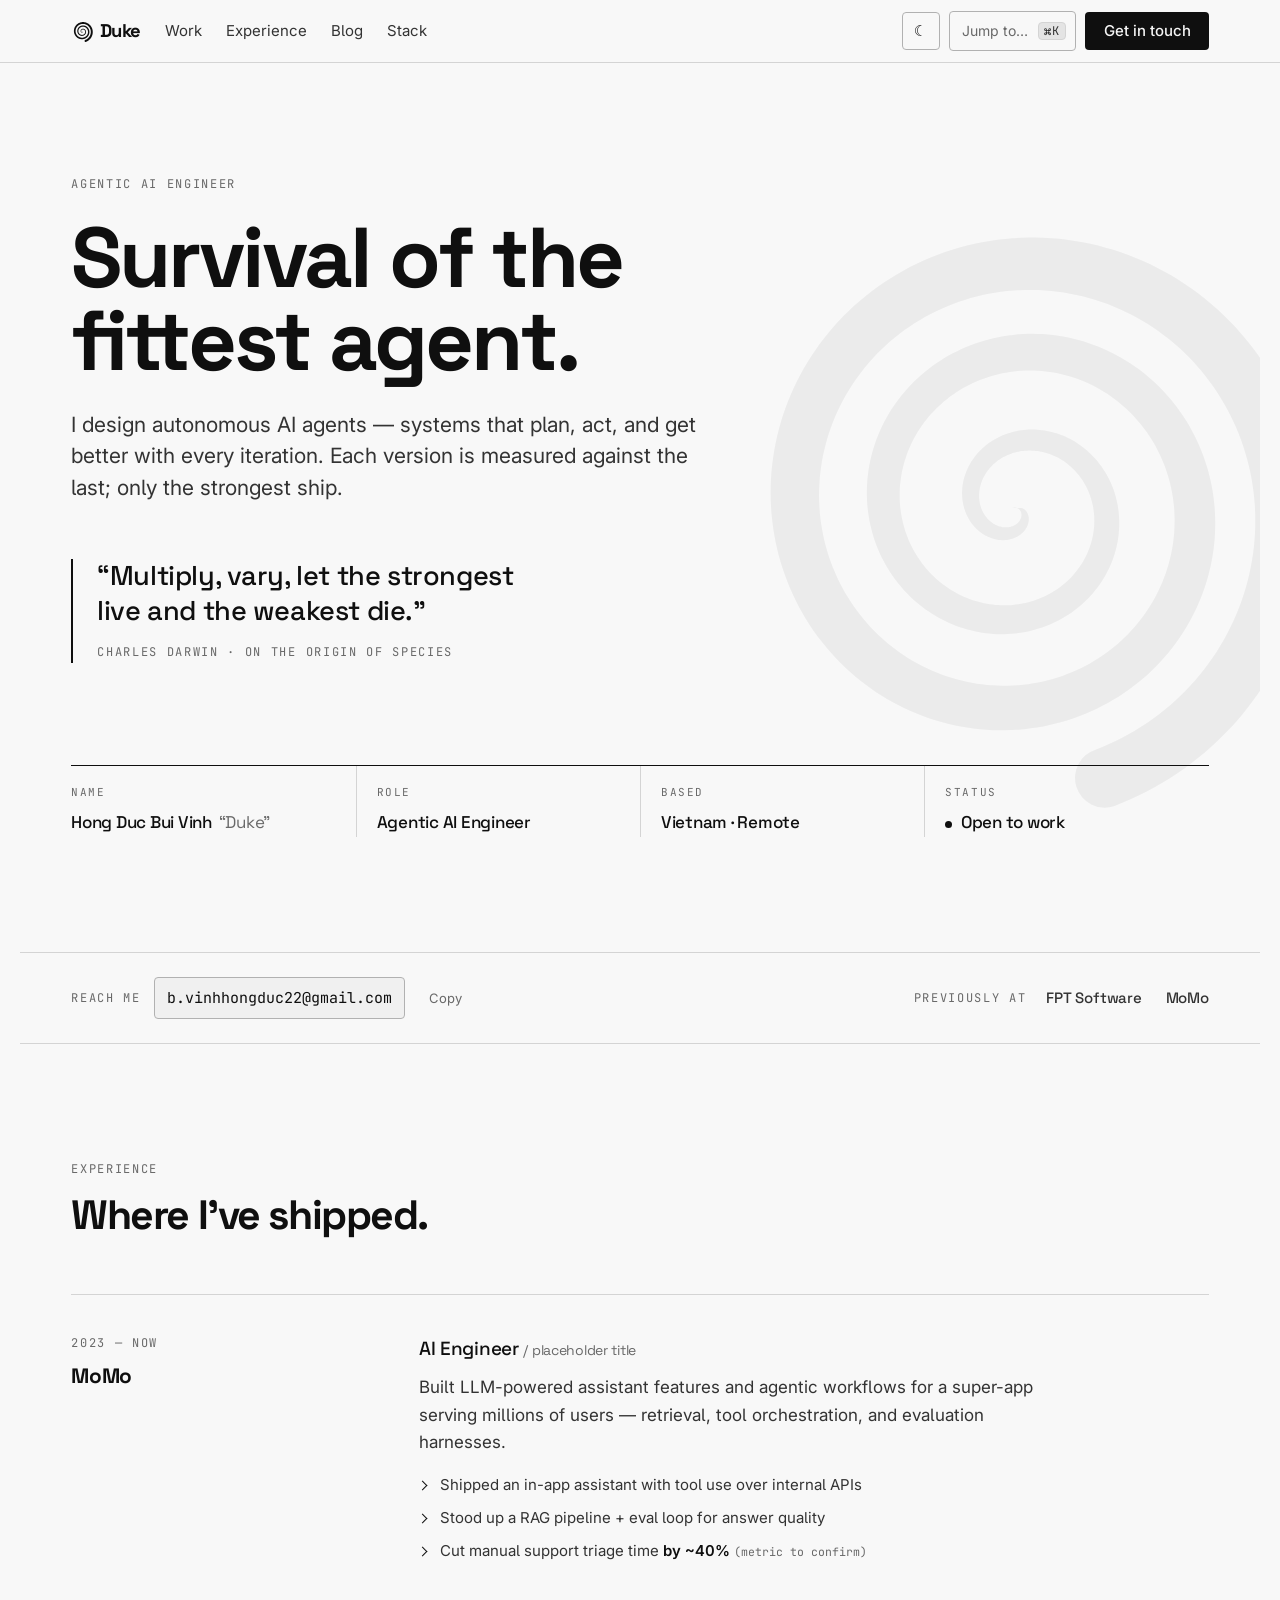
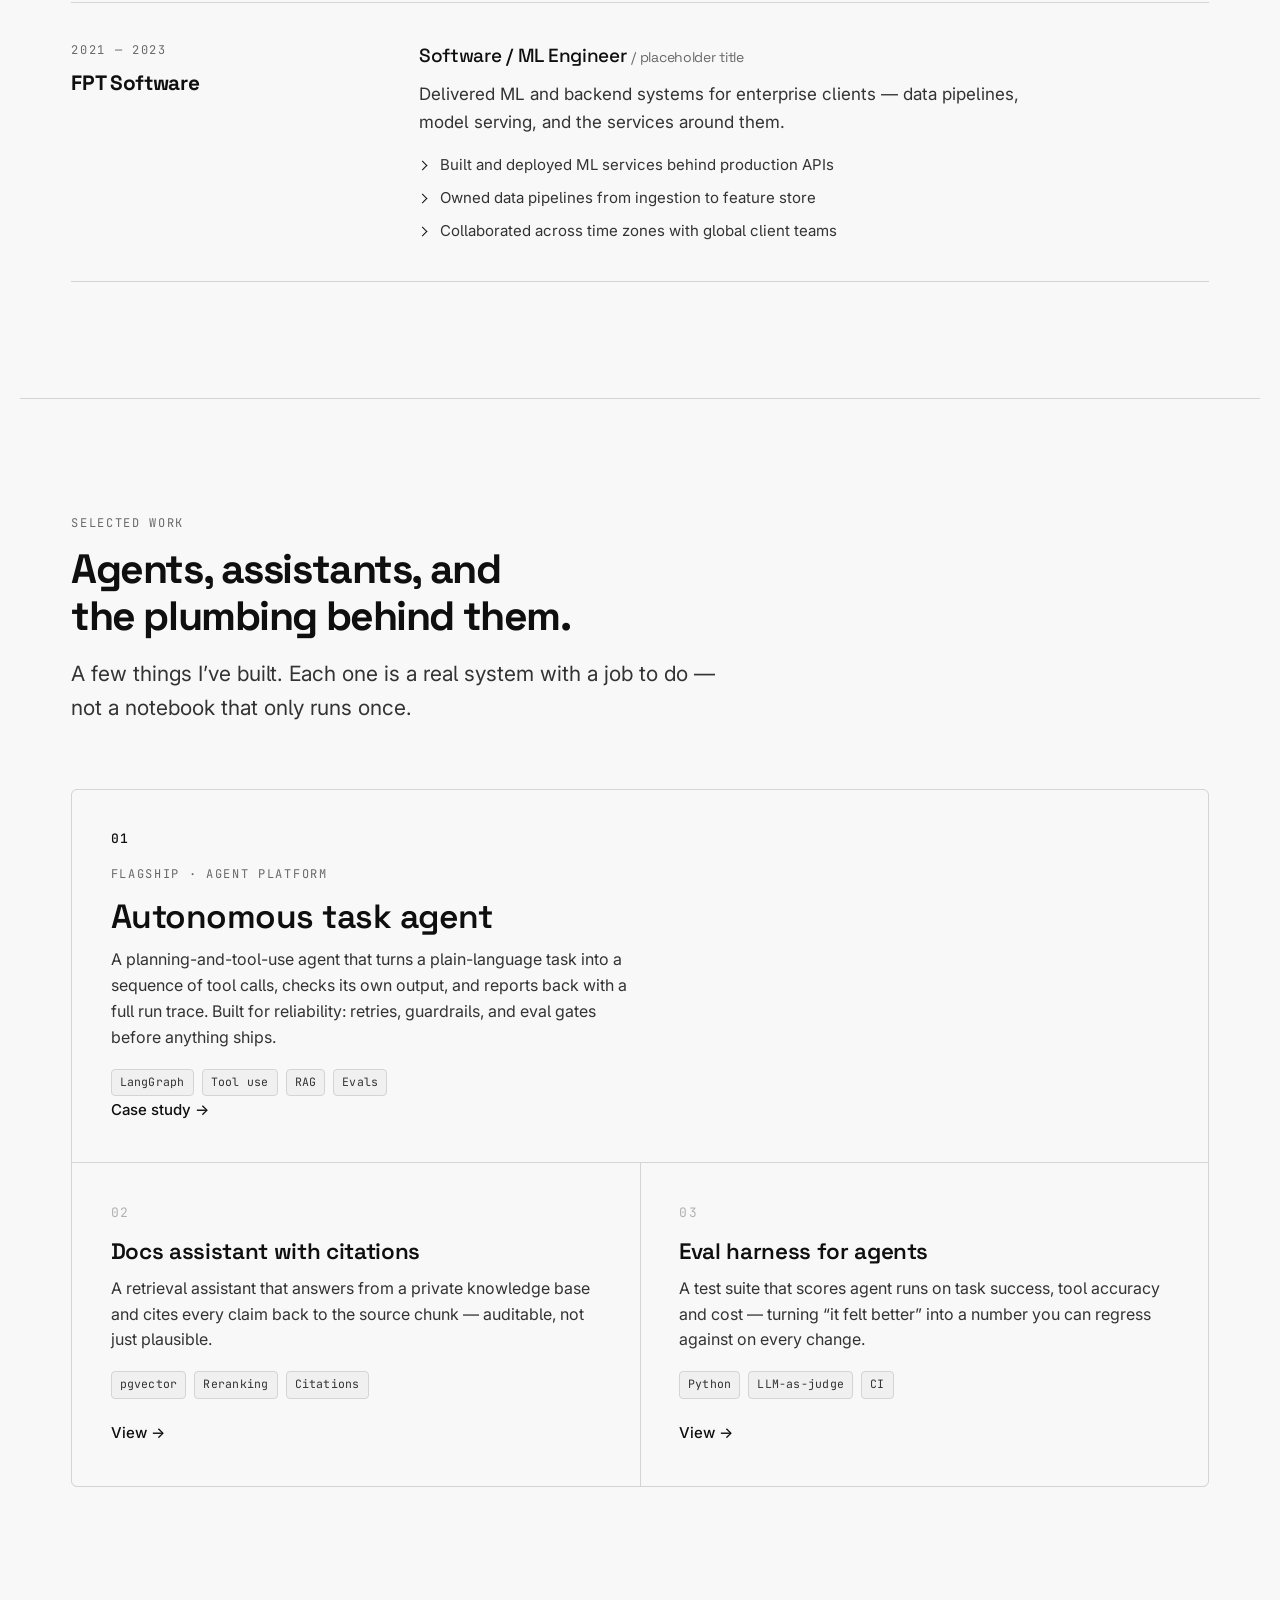
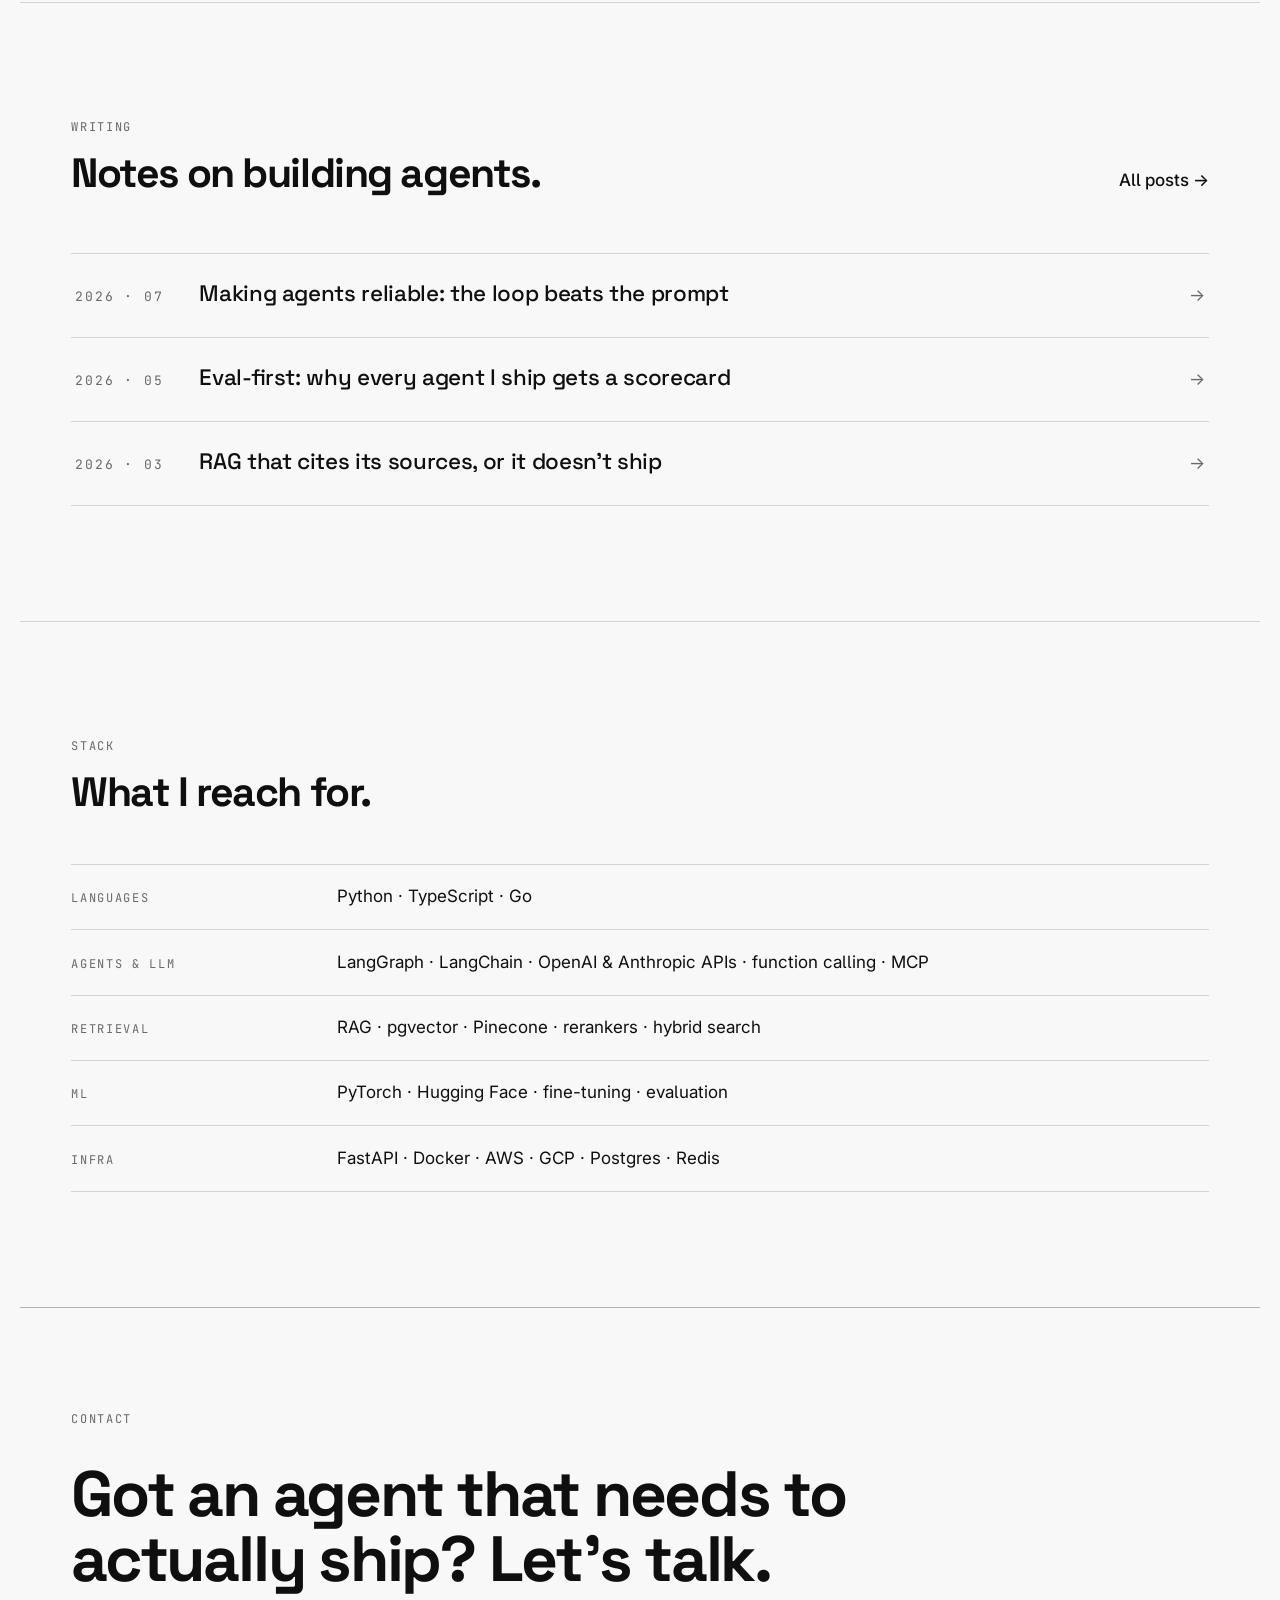
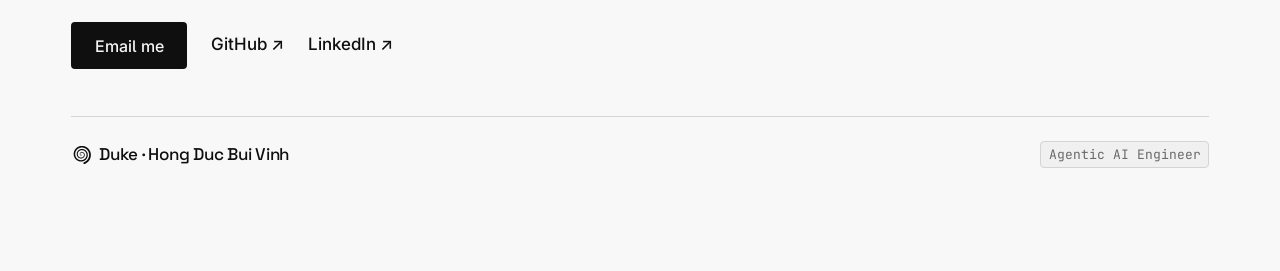
==== index.html @ d8641e39 "Duke — Agentic AI Engineer portfolio (monochrome, light/dark, blog, spiral logo) Co-Authored-By: Cla" ====
<!doctype html>
<html lang="en">
<head>
  <meta charset="utf-8" />
  <meta name="viewport" content="width=device-width, initial-scale=1, viewport-fit=cover" />
  <title>Duke (Hong Duc Bui Vinh) — Agentic AI Engineer</title>
  <meta name="description" content="Agentic AI Engineer building agents and AI assistant systems. Previously at FPT Software and MoMo." />
  <meta name="color-scheme" content="light dark" />

  <!-- set theme before paint to avoid a flash -->
  <script>
    (function () {
      try {
        var t = localStorage.getItem('theme');
        if (t === 'light' || t === 'dark') document.documentElement.setAttribute('data-theme', t);
      } catch (e) {}
    })();
  </script>

  <link rel="preconnect" href="https://fonts.googleapis.com" />
  <link rel="preconnect" href="https://fonts.gstatic.com" crossorigin />
  <link href="https://fonts.googleapis.com/css2?family=Space+Grotesk:wght@400;500;600;700&family=Inter:wght@400;500;600&family=JetBrains+Mono:wght@400;500&display=swap" rel="stylesheet" />

  <link rel="icon" href="favicon.svg" type="image/svg+xml" />
  <link rel="stylesheet" href="tokens.css" />
  <link rel="stylesheet" href="styles.css" />
</head>
<body>
  <a class="skip-link" href="#main">Skip to content</a>

  <!-- ─── Nav · austere bar · hairline under · theme toggle + ⌘K + CTA ─── -->
  <header class="nav" id="nav">
    <div class="nav__inner">
      <a class="nav__brand" href="#" aria-label="Duke — home"><span class="brand-mark" aria-hidden="true"></span>Duke</a>

      <nav class="nav__links" aria-label="Primary">
        <a href="#work">Work</a>
        <a href="#experience">Experience</a>
        <a href="blog.html">Blog</a>
        <a href="#stack">Stack</a>
      </nav>

      <div class="nav__right">
        <button class="themebtn" type="button" id="theme-toggle" aria-label="Toggle light / dark" aria-pressed="false">
          <span class="themebtn__ico themebtn__ico--sun" aria-hidden="true">☀</span>
          <span class="themebtn__ico themebtn__ico--moon" aria-hidden="true">☾</span>
        </button>
        <button class="cmdk" type="button" id="cmdk-trigger" aria-label="Open command palette" aria-keyshortcuts="Meta+K Control+K" aria-haspopup="dialog" aria-expanded="false" aria-controls="palette">
          <span class="cmdk__label">Jump to…</span>
          <kbd class="cmdk__keys"><span>&#8984;</span>K</kbd>
        </button>
        <a class="btn btn--solid" href="#contact">Get in touch</a>
      </div>
    </div>
  </header>

  <main id="main">

    <!-- ─── Hero · Manifesto · big statement + hairline index row (ref: dark portfolio cover) ─── -->
    <section class="hero" aria-labelledby="hero-title">
      <div class="hero__bg" aria-hidden="true"></div>
      <p class="hero__eyebrow reveal" style="--i:0">Agentic AI Engineer</p>
      <h1 class="hero__title reveal" id="hero-title" style="--i:1">
        Survival of the<br />fittest agent.
      </h1>
      <p class="hero__lede reveal" style="--i:2">
        I design autonomous AI agents &mdash; systems that plan, act, and get better
        with every iteration. Each version is measured against the last; only the
        strongest ship.
      </p>

      <!-- Darwin epigraph — selection pressure = evaluation -->
      <figure class="epigraph reveal" style="--i:3">
        <blockquote>&ldquo;Multiply, vary, let the strongest live and the weakest die.&rdquo;</blockquote>
        <figcaption>Charles Darwin &middot; On the Origin of Species</figcaption>
      </figure>

      <!-- hairline index row — the austere-cover signature -->
      <dl class="index-row reveal" style="--i:4">
        <div class="index-cell">
          <dt>Name</dt>
          <dd>Hong Duc Bui Vinh<span class="index-sub">&ldquo;Duke&rdquo;</span></dd>
        </div>
        <div class="index-cell">
          <dt>Role</dt>
          <dd>Agentic AI Engineer</dd>
        </div>
        <div class="index-cell">
          <dt>Based</dt>
          <dd>Vietnam &middot; Remote</dd>
        </div>
        <div class="index-cell">
          <dt>Status</dt>
          <dd><span class="dot-live" aria-hidden="true"></span>Open to work</dd>
        </div>
      </dl>
    </section>

    <!-- ─── Now / Previously strip · thin hairline band · email quick-copy + real companies ─── -->
    <section class="strip" aria-label="Availability and background">
      <div class="strip__install reveal" style="--i:0">
        <span class="strip__label">Reach me</span>
        <code class="strip__cmd">b.vinhhongduc22@gmail.com</code>
        <button class="strip__copy" type="button" aria-label="Copy email address">Copy</button>
      </div>
      <div class="strip__trust reveal" style="--i:1">
        <span class="strip__label">Previously at</span>
        <ul class="trust">
          <li>FPT Software</li>
          <li>MoMo</li>
        </ul>
      </div>
    </section>

    <!-- ─── Experience · hairline timeline · FPT Software + MoMo ─── -->
    <!-- PLACEHOLDER: roles, dates and bullets below are invented — replace with your real history -->
    <section class="exp" id="experience" aria-labelledby="exp-title">
      <header class="sec-head">
        <p class="eyebrow reveal" style="--i:0">Experience</p>
        <h2 class="sec-title reveal" id="exp-title" style="--i:1">Where I&rsquo;ve shipped.</h2>
      </header>

      <ol class="timeline">
        <li class="tl-item reveal" style="--i:0">
          <div class="tl-when">
            <span class="tl-years">2023 &mdash; Now</span>
            <span class="tl-place">MoMo</span>
          </div>
          <div class="tl-what">
            <h3 class="tl-role">AI Engineer <span class="tl-role-note">/ placeholder title</span></h3>
            <p class="tl-body">
              Built LLM-powered assistant features and agentic workflows for a
              super-app serving millions of users &mdash; retrieval, tool orchestration,
              and evaluation harnesses.
            </p>
            <ul class="tl-list">
              <li>Shipped an in-app assistant with tool use over internal APIs</li>
              <li>Stood up a RAG pipeline + eval loop for answer quality</li>
              <li>Cut manual support triage time <span class="tl-metric">by ~40%</span> <span class="tl-metric-note">(metric to confirm)</span></li>
            </ul>
          </div>
        </li>

        <li class="tl-item reveal" style="--i:1">
          <div class="tl-when">
            <span class="tl-years">2021 &mdash; 2023</span>
            <span class="tl-place">FPT Software</span>
          </div>
          <div class="tl-what">
            <h3 class="tl-role">Software / ML Engineer <span class="tl-role-note">/ placeholder title</span></h3>
            <p class="tl-body">
              Delivered ML and backend systems for enterprise clients &mdash; data
              pipelines, model serving, and the services around them.
            </p>
            <ul class="tl-list">
              <li>Built and deployed ML services behind production APIs</li>
              <li>Owned data pipelines from ingestion to feature store</li>
              <li>Collaborated across time zones with global client teams</li>
            </ul>
          </div>
        </li>
      </ol>
    </section>

    <!-- ─── Selected work · asymmetric grid — one wide flagship + two compact ─── -->
    <!-- PLACEHOLDER: all three projects are invented — replace names, descriptions, links, metrics -->
    <section class="work" id="work" aria-labelledby="work-title">
      <header class="sec-head">
        <p class="eyebrow reveal" style="--i:0">Selected work</p>
        <h2 class="sec-title reveal" id="work-title" style="--i:1">Agents, assistants, and the plumbing behind them.</h2>
        <p class="sec-lede reveal" style="--i:2">
          A few things I&rsquo;ve built. Each one is a real system with a job to do &mdash;
          not a notebook that only runs once.
        </p>
      </header>

      <div class="work__grid">
        <article class="proj proj--wide reveal" style="--i:0">
          <span class="proj__num" aria-hidden="true">01</span>
          <div class="proj__text">
            <p class="proj__kicker">Flagship &middot; agent platform</p>
            <h3 class="proj__title">Autonomous task agent</h3>
            <p class="proj__body">
              A planning-and-tool-use agent that turns a plain-language task into a
              sequence of tool calls, checks its own output, and reports back with a
              full run trace. Built for reliability: retries, guardrails, and eval
              gates before anything ships.
            </p>
            <ul class="proj__tags">
              <li>LangGraph</li><li>Tool use</li><li>RAG</li><li>Evals</li>
            </ul>
            <a class="link-arrow proj__link" href="#" aria-label="Read the case study (placeholder)">Case study <span aria-hidden="true">&#8594;</span></a>
          </div>
        </article>

        <article class="proj proj--point reveal" style="--i:1">
          <span class="proj__num" aria-hidden="true">02</span>
          <h3 class="proj__title">Docs assistant with citations</h3>
          <p class="proj__body">
            A retrieval assistant that answers from a private knowledge base and
            cites every claim back to the source chunk &mdash; auditable, not just
            plausible.
          </p>
          <ul class="proj__tags"><li>pgvector</li><li>Reranking</li><li>Citations</li></ul>
          <a class="link-arrow proj__link" href="#" aria-label="View project (placeholder)">View <span aria-hidden="true">&#8594;</span></a>
        </article>

        <article class="proj proj--point reveal" style="--i:2">
          <span class="proj__num" aria-hidden="true">03</span>
          <h3 class="proj__title">Eval harness for agents</h3>
          <p class="proj__body">
            A test suite that scores agent runs on task success, tool accuracy and
            cost &mdash; turning &ldquo;it felt better&rdquo; into a number you can
            regress against on every change.
          </p>
          <ul class="proj__tags"><li>Python</li><li>LLM-as-judge</li><li>CI</li></ul>
          <a class="link-arrow proj__link" href="#" aria-label="View project (placeholder)">View <span aria-hidden="true">&#8594;</span></a>
        </article>
      </div>
    </section>

    <!-- ─── Blog teaser · latest writing · links to blog.html ─── -->
    <!-- PLACEHOLDER: posts are samples — edit titles/dates or add real ones in blog.html + posts/ -->
    <section class="writing" id="writing" aria-labelledby="writing-title">
      <header class="sec-head sec-head--row">
        <div>
          <p class="eyebrow reveal" style="--i:0">Writing</p>
          <h2 class="sec-title reveal" id="writing-title" style="--i:1">Notes on building agents.</h2>
        </div>
        <a class="link-arrow reveal" style="--i:2" href="blog.html">All posts <span aria-hidden="true">&#8594;</span></a>
      </header>

      <ul class="postlist">
        <li class="post-row reveal" style="--i:0">
          <a class="post-link" href="posts/reliable-agents.html">
            <span class="post-date">2026 &middot; 07</span>
            <span class="post-title">Making agents reliable: the loop beats the prompt</span>
            <span class="post-arrow" aria-hidden="true">&#8594;</span>
          </a>
        </li>
        <li class="post-row reveal" style="--i:1">
          <a class="post-link" href="posts/eval-first.html">
            <span class="post-date">2026 &middot; 05</span>
            <span class="post-title">Eval-first: why every agent I ship gets a scorecard</span>
            <span class="post-arrow" aria-hidden="true">&#8594;</span>
          </a>
        </li>
        <li class="post-row reveal" style="--i:2">
          <a class="post-link" href="posts/rag-that-cites.html">
            <span class="post-date">2026 &middot; 03</span>
            <span class="post-title">RAG that cites its sources, or it doesn&rsquo;t ship</span>
            <span class="post-arrow" aria-hidden="true">&#8594;</span>
          </a>
        </li>
      </ul>
    </section>

    <!-- ─── Stack · tabular spec sheet ─── -->
    <!-- PLACEHOLDER: trim / edit the stack to match what you actually use -->
    <section class="stack" id="stack" aria-labelledby="stack-title">
      <header class="sec-head">
        <p class="eyebrow reveal" style="--i:0">Stack</p>
        <h2 class="sec-title reveal" id="stack-title" style="--i:1">What I reach for.</h2>
      </header>

      <dl class="specsheet">
        <div class="spec-row reveal" style="--i:0"><dt class="spec-key">Languages</dt><dd class="spec-val">Python · TypeScript · Go</dd></div>
        <div class="spec-row reveal" style="--i:1"><dt class="spec-key">Agents &amp; LLM</dt><dd class="spec-val">LangGraph · LangChain · OpenAI &amp; Anthropic APIs · function calling · MCP</dd></div>
        <div class="spec-row reveal" style="--i:2"><dt class="spec-key">Retrieval</dt><dd class="spec-val">RAG · pgvector · Pinecone · rerankers · hybrid search</dd></div>
        <div class="spec-row reveal" style="--i:3"><dt class="spec-key">ML</dt><dd class="spec-val">PyTorch · Hugging Face · fine-tuning · evaluation</dd></div>
        <div class="spec-row reveal" style="--i:4"><dt class="spec-key">Infra</dt><dd class="spec-val">FastAPI · Docker · AWS · GCP · Postgres · Redis</dd></div>
      </dl>
    </section>

  </main>

  <!-- ─── Contact / Footer · Ft5 Statement ─── -->
  <footer class="foot-stmt" id="contact">
    <p class="eyebrow reveal" style="--i:0">Contact</p>
    <p class="foot-stmt__line reveal" style="--i:1">Got an agent that needs to actually ship? Let&rsquo;s talk.</p>
    <div class="foot-stmt__cta reveal" style="--i:2">
      <a class="btn btn--solid btn--lg" href="mailto:b.vinhhongduc22@gmail.com">Email me</a>
      <!-- PLACEHOLDER: replace # with your real GitHub / LinkedIn URLs -->
      <a class="link-arrow" href="#" aria-label="GitHub (placeholder)">GitHub <span aria-hidden="true">&#8599;</span></a>
      <a class="link-arrow" href="https://www.linkedin.com/in/duchong/" target="_blank" rel="noopener">LinkedIn <span aria-hidden="true">&#8599;</span></a>
    </div>
    <div class="foot-stmt__meta reveal" style="--i:3">
      <span class="wordmark"><span class="brand-mark" aria-hidden="true"></span>Duke · Hong Duc Bui Vinh</span>
      <code class="foot-stmt__ver">Agentic AI Engineer</code>
    </div>
  </footer>

  <!-- ─── Command palette · ⌘K / Ctrl+K ─── -->
  <div class="palette" id="palette" hidden>
    <div class="palette__backdrop" data-palette-close></div>
    <div class="palette__panel" role="dialog" aria-modal="true" aria-labelledby="palette-label">
      <h2 class="palette__label" id="palette-label">Jump to a section</h2>
      <div class="palette__field">
        <span class="palette__prompt" aria-hidden="true">&#8250;</span>
        <input class="palette__input" id="palette-input" type="text" autocomplete="off" autocorrect="off" autocapitalize="off" spellcheck="false" placeholder="Jump to a section…" aria-label="Search sections" aria-controls="palette-list" />
      </div>
      <ul class="palette__list" id="palette-list" role="listbox" aria-label="Sections">
        <li class="palette__row" role="option" id="cmd-0" data-cmd="work" aria-selected="true"><span class="palette__row-label">Selected work</span><span class="palette__row-hint">projects</span></li>
        <li class="palette__row" role="option" id="cmd-1" data-cmd="experience" aria-selected="false"><span class="palette__row-label">Experience</span><span class="palette__row-hint">MoMo · FPT</span></li>
        <li class="palette__row" role="option" id="cmd-2" data-cmd="blog" aria-selected="false"><span class="palette__row-label">Blog</span><span class="palette__row-hint">writing</span></li>
        <li class="palette__row" role="option" id="cmd-3" data-cmd="stack" aria-selected="false"><span class="palette__row-label">Stack</span><span class="palette__row-hint">tools</span></li>
        <li class="palette__row" role="option" id="cmd-4" data-cmd="theme" aria-selected="false"><span class="palette__row-label">Toggle light / dark</span><span class="palette__row-hint">theme</span></li>
        <li class="palette__row" role="option" id="cmd-5" data-cmd="email" aria-selected="false"><span class="palette__row-label">Email me</span><span class="palette__row-hint">say hi</span></li>
        <li class="palette__row" role="option" id="cmd-6" data-cmd="copy" aria-selected="false"><span class="palette__row-label">Copy email address</span><span class="palette__row-hint">clipboard</span></li>
      </ul>
      <p class="palette__foot" aria-hidden="true"><kbd>&#8593;</kbd><kbd>&#8595;</kbd> navigate <kbd>&#8629;</kbd> select <kbd>esc</kbd> close</p>
    </div>
  </div>

  <script src="script.js"></script>
</body>
</html>
---- tokens.css ----
/* Hallmark · theme: custom-monochrome · design tokens
   Austere editorial portfolio — pure black & white (achromatic, chroma 0).
   No accent hue; hairlines + weight + inversion do all the work.
   Two modes: [data-theme="light"] and [data-theme="dark"] (system default). */

:root {
  /* ─── Type ───────────────────────────────────────────────── */
  --font-display: "Space Grotesk", system-ui, -apple-system, "Segoe UI", sans-serif;
  --font-body:    "Inter", system-ui, -apple-system, "Segoe UI", sans-serif;
  --font-mono:    "JetBrains Mono", ui-monospace, "SF Mono", Menlo, monospace;

  /* fluid scale — statement display runs large for the austere fold */
  --step-mega:    clamp(3rem, 10vw, 9rem);
  --step-hero:    clamp(2.6rem, 6vw + 0.5rem, 6rem);
  --step-section: clamp(1.9rem, 3.2vw, 3rem);
  --step-lede:    clamp(1.0625rem, 0.8vw + 0.7rem, 1.3125rem);
  --step-body:    1.0625rem;
  --step-small:   0.75rem;                 /* mono labels / eyebrows */

  --tracking-display: -0.035em;
  --tracking-snug:    -0.015em;
  --tracking-label:   0.14em;              /* mono uppercase labels — wide, editorial */

  --weight-body:    400;
  --weight-medium:  500;
  --weight-semi:    600;
  --weight-bold:    700;

  --leading-tight:  0.98;
  --leading-snug:   1.14;
  --leading-body:   1.62;
  --measure:        62ch;

  /* ─── Space & layout ─────────────────────────────────────── */
  --gutter:     clamp(1.1rem, 4vw, 3.5rem);
  --maxw:       1240px;
  --section-y:  clamp(4.5rem, 9vw, 8rem);
  --rule:       1px;

  /* ─── Shape ──────────────────────────────────────────────── */
  --radius-btn:  4px;
  --radius-card: 6px;

  /* ─── Motion ─────────────────────────────────────────────── */
  --reveal-dist: 12px;
  --reveal-dur:  650ms;
  --ease-out:    cubic-bezier(0.16, 1, 0.3, 1);
  --t-quiet:     260ms cubic-bezier(0.4, 0, 0.2, 1);
  --t-theme:     360ms cubic-bezier(0.4, 0, 0.2, 1);
}

/* ─── LIGHT (default) ────────────────────────────────────────
   Near-white paper, near-black ink. Never pure #fff / #000. */
:root,
[data-theme="light"] {
  --color-paper:   oklch(98%  0 0);   /* page ground */
  --color-paper-2: oklch(95.5% 0 0);  /* alt band / quiet inset */
  --color-paper-3: oklch(92%  0 0);   /* chip / tag ground */

  --color-ink:     oklch(17%  0 0);   /* headlines + wordmark — near-black */
  --color-ink-2:   oklch(32%  0 0);   /* body copy */
  --color-muted:   oklch(52%  0 0);   /* captions, meta */

  --color-rule:    oklch(87%  0 0);   /* hairlines */
  --color-rule-2:  oklch(76%  0 0);   /* stronger hairline / hover */

  /* inverted block (buttons, code card) = ink ground, paper text */
  --color-inv-bg:   oklch(17% 0 0);
  --color-inv-bg-2: oklch(24% 0 0);   /* window bar / inset on the inverted block */
  --color-inv-ink:  oklch(97% 0 0);
  --color-inv-ink-2:oklch(72% 0 0);
  --color-inv-rule: oklch(34% 0 0);
}

/* ─── DARK ───────────────────────────────────────────────────
   Charcoal ground, near-white ink — the reference cover look. */
[data-theme="dark"] {
  --color-paper:   oklch(16%  0 0);
  --color-paper-2: oklch(20%  0 0);
  --color-paper-3: oklch(25%  0 0);

  --color-ink:     oklch(97%  0 0);
  --color-ink-2:   oklch(82%  0 0);
  --color-muted:   oklch(62%  0 0);

  --color-rule:    oklch(30%  0 0);
  --color-rule-2:  oklch(42%  0 0);

  --color-inv-bg:   oklch(96% 0 0);
  --color-inv-bg-2: oklch(88% 0 0);
  --color-inv-ink:  oklch(16% 0 0);
  --color-inv-ink-2:oklch(38% 0 0);
  --color-inv-rule: oklch(78% 0 0);
}

/* System preference wins when the user hasn't chosen a mode explicitly */
@media (prefers-color-scheme: dark) {
  :root:not([data-theme="light"]) {
    --color-paper:   oklch(16%  0 0);
    --color-paper-2: oklch(20%  0 0);
    --color-paper-3: oklch(25%  0 0);

    --color-ink:     oklch(97%  0 0);
    --color-ink-2:   oklch(82%  0 0);
    --color-muted:   oklch(62%  0 0);

    --color-rule:    oklch(30%  0 0);
    --color-rule-2:  oklch(42%  0 0);

    --color-inv-bg:   oklch(96% 0 0);
    --color-inv-bg-2: oklch(88% 0 0);
    --color-inv-ink:  oklch(16% 0 0);
    --color-inv-ink-2:oklch(38% 0 0);
    --color-inv-rule: oklch(78% 0 0);
  }
}
---- styles.css ----
/* Hallmark · genre: editorial · macrostructure: Manifesto (statement + hairline index) · tone: austere · theme: custom-monochrome (achromatic) · anchor hue: none · nav: bar + theme-toggle + ⌘K · footer: Ft5 · modes: light + dark */

/* ─── Reset ─── */
*, *::before, *::after { box-sizing: border-box; }
* { margin: 0; }
html, body { overflow-x: clip; }
html { -webkit-text-size-adjust: 100%; text-size-adjust: 100%; }
body { -webkit-font-smoothing: antialiased; -moz-osx-font-smoothing: grayscale; }
img, picture, svg { display: block; max-width: 100%; }
ul, ol { list-style: none; padding: 0; }
a { color: inherit; text-decoration: none; }
button { font: inherit; color: inherit; background: none; border: none; cursor: pointer; }
:where(h1, h2, h3, h4) { font-weight: inherit; }
dl, dd { margin: 0; }

/* ─── Base ─── */
html {
  font-family: var(--font-body);
  background: var(--color-paper);
  color: var(--color-ink-2);
  scroll-behavior: smooth;
  font-synthesis-weight: none;
}
@media (prefers-reduced-motion: reduce) { html { scroll-behavior: auto; } }

body {
  font-size: var(--step-body);
  line-height: var(--leading-body);
  font-weight: var(--weight-body);
  background: var(--color-paper);
  color: var(--color-ink-2);
  text-rendering: optimizeLegibility;
  font-feature-settings: "kern" 1, "liga" 1, "cv05" 1;
  transition: background-color var(--t-theme), color var(--t-theme);
}
code, kbd, pre { font-family: var(--font-mono); }

/* smooth colour swap on theme change for the surfaces that carry it */
.nav, .strip, .tl-item, .work__grid, .proj, .post-link, .spec-row,
.index-row, .index-cell, .btn, .cmdk, .themebtn, .strip__cmd, .proj__tags li,
.palette__panel, .foot-stmt {
  transition: background-color var(--t-theme), color var(--t-theme), border-color var(--t-theme);
}
@media (prefers-reduced-motion: reduce) {
  *, *::before, *::after { transition-duration: 0.001ms !important; }
}

/* shared frame */
.nav__inner, .hero, .strip, .exp, .work, .writing, .stack, .foot-stmt {
  width: 100%;
  max-width: var(--maxw);
  margin-inline: auto;
  padding-inline: var(--gutter);
}

/* ─── Skip link ─── */
.skip-link {
  position: absolute;
  left: var(--gutter);
  top: -3.5em;
  z-index: 100;
  padding: 0.55rem 0.9rem;
  background: var(--color-inv-bg);
  color: var(--color-inv-ink);
  font-family: var(--font-mono);
  font-size: var(--step-small);
  letter-spacing: var(--tracking-label);
  border-radius: var(--radius-btn);
  transition: top 160ms var(--ease-out);
}
.skip-link:focus { top: 0.6rem; }

/* ─── Focus ─── */
:focus-visible { outline: 2px solid var(--color-ink); outline-offset: 2px; border-radius: 3px; }

/* ─── Atoms ─── */
.eyebrow, .hero__eyebrow {
  font-family: var(--font-mono);
  font-size: var(--step-small);
  letter-spacing: var(--tracking-label);
  text-transform: uppercase;
  color: var(--color-muted);
}

.btn {
  display: inline-flex;
  align-items: center;
  justify-content: center;
  gap: 0.5em;
  font-family: var(--font-body);
  font-weight: var(--weight-medium);
  font-size: 0.9375rem;
  line-height: 1;
  padding: 0.72em 1.15em;
  border-radius: var(--radius-btn);
  border: var(--rule) solid transparent;
  transition: background var(--t-quiet), border-color var(--t-quiet), color var(--t-quiet), opacity var(--t-quiet);
  white-space: nowrap;
}
.btn--solid { background: var(--color-inv-bg); color: var(--color-inv-ink); }
.btn--solid:hover { opacity: 0.85; }
.btn--ghost { border-color: var(--color-rule-2); color: var(--color-ink); }
.btn--ghost:hover { border-color: var(--color-ink); }
.btn--lg { padding: 0.9em 1.4em; font-size: 1rem; }

.link-arrow {
  font-weight: var(--weight-medium);
  color: var(--color-ink);
  position: relative;
  padding-bottom: 2px;
  white-space: nowrap;
}
.link-arrow span { transition: transform var(--t-quiet); display: inline-block; }
.link-arrow::after {
  content: "";
  position: absolute;
  left: 0; bottom: 0;
  width: 100%; height: 1.5px;
  background: var(--color-ink);
  transform: scaleX(0);
  transform-origin: left;
  transition: transform var(--t-quiet);
}
.link-arrow:hover::after { transform: scaleX(1); }
.link-arrow:hover span { transform: translateX(3px); }

/* ─── Nav ─── */
.nav {
  position: sticky;
  top: 0;
  z-index: 50;
  border-bottom: var(--rule) solid var(--color-rule);
  background: color-mix(in oklab, var(--color-paper) 82%, transparent);
  -webkit-backdrop-filter: saturate(120%) blur(12px);
  backdrop-filter: saturate(120%) blur(12px);
}
.nav.is-scrolled { border-bottom-color: var(--color-rule-2); }
.nav__inner { display: flex; align-items: center; gap: 1.5rem; height: 62px; }
.nav__brand {
  display: inline-flex;
  align-items: center;
  gap: 0.32em;
  font-family: var(--font-display);
  font-weight: var(--weight-bold);
  font-size: 1.15rem;
  letter-spacing: var(--tracking-display);
  color: var(--color-ink);
}
.nav__mark { width: 16px; height: 16px; background: var(--color-ink); flex: none; }
.nav__dot { color: var(--color-ink); margin-left: 0.01em; }
/* spiral brand mark (SP-1) — CSS mask so it follows currentColor in light/dark */
.brand-mark {
  display: inline-block; flex: none;
  width: 1.25em; height: 1.25em;
  background: currentColor;
  -webkit-mask: url("logo-versions/spiral-1-taper.svg") center / contain no-repeat;
          mask: url("logo-versions/spiral-1-taper.svg") center / contain no-repeat;
}
.nav__links { display: flex; gap: 1.5rem; margin-right: auto; font-size: 0.9375rem; }
.nav__links a { color: var(--color-ink-2); position: relative; padding: 0.3em 0; transition: color var(--t-quiet); }
.nav__links a::after {
  content: ""; position: absolute; left: 0; bottom: -2px;
  width: 100%; height: 1.5px; background: var(--color-ink);
  transform: scaleX(0); transform-origin: left; transition: transform var(--t-quiet);
}
.nav__links a:hover { color: var(--color-ink); }
.nav__links a:hover::after { transform: scaleX(1); }
.nav__right { display: flex; align-items: center; gap: 0.6rem; }

.themebtn {
  display: inline-grid;
  place-items: center;
  width: 38px; height: 38px;
  border: var(--rule) solid var(--color-rule-2);
  border-radius: var(--radius-btn);
  color: var(--color-ink);
  font-size: 0.95rem;
  transition: border-color var(--t-quiet), color var(--t-quiet);
}
.themebtn:hover { border-color: var(--color-ink); }
.themebtn__ico { line-height: 1; }
.themebtn__ico--sun { display: none; }
[data-theme="dark"] .themebtn__ico--sun { display: inline; }
[data-theme="dark"] .themebtn__ico--moon { display: none; }
@media (prefers-color-scheme: dark) {
  :root:not([data-theme="light"]) .themebtn__ico--sun { display: inline; }
  :root:not([data-theme="light"]) .themebtn__ico--moon { display: none; }
}

.cmdk {
  display: inline-flex;
  align-items: center;
  gap: 0.6rem;
  border: var(--rule) solid var(--color-rule-2);
  border-radius: var(--radius-btn);
  padding: 0.45rem 0.55rem 0.45rem 0.75rem;
  color: var(--color-muted);
  transition: border-color var(--t-quiet), color var(--t-quiet);
}
.cmdk:hover { border-color: var(--color-ink); color: var(--color-ink); }
.cmdk__label { font-size: 0.875rem; }
.cmdk__keys {
  display: inline-flex; align-items: center; gap: 1px;
  font-family: var(--font-mono); font-size: 0.75rem;
  color: var(--color-ink-2);
  background: var(--color-paper-3);
  border: var(--rule) solid var(--color-rule);
  border-radius: 4px; padding: 0.1rem 0.35rem; line-height: 1;
}

/* ─── Hero · Manifesto statement + hairline index row ─── */
.hero { padding-top: clamp(3.5rem, 9vw, 7rem); padding-bottom: var(--section-y); position: relative; z-index: 0; overflow: hidden; }
/* giant faint spiral echoing the logo — balances the left-set text */
.hero__bg {
  position: absolute; z-index: -1; pointer-events: none;
  top: 50%; right: -7%; transform: translateY(-50%);
  width: min(660px, 82vw); aspect-ratio: 1 / 1;
  color: var(--color-ink); background: currentColor;
  -webkit-mask: url("logo-versions/spiral-1-taper.svg") center / contain no-repeat;
          mask: url("logo-versions/spiral-1-taper.svg") center / contain no-repeat;
  opacity: 0.05;
}
@media (max-width: 760px) { .hero__bg { right: -28%; width: 92vw; opacity: 0.04; } }
@media (prefers-reduced-motion: no-preference) {
  .hero__bg { transition: opacity var(--t-theme); }
}
.hero__eyebrow { display: block; }
.hero__title {
  font-family: var(--font-display);
  font-weight: var(--weight-bold);
  font-size: var(--step-hero);
  line-height: var(--leading-tight);
  letter-spacing: var(--tracking-display);
  color: var(--color-ink);
  margin-top: 1.4rem;
  max-width: 16ch;
  overflow-wrap: anywhere;
}
.hero__lede {
  font-size: var(--step-lede);
  line-height: 1.5;
  color: var(--color-ink-2);
  max-width: 50ch;
  margin-top: 1.6rem;
}

/* Stoic epigraph — editorial pull-quote accent under the hero */
.epigraph {
  margin-top: clamp(2.25rem, 5vw, 3.5rem);
  max-width: 42ch;
  border-left: 2px solid var(--color-ink);
  padding-left: clamp(1rem, 2.5vw, 1.5rem);
}
.epigraph blockquote {
  font-family: var(--font-display);
  font-weight: var(--weight-medium);
  font-size: clamp(1.25rem, 2.4vw, 1.7rem);
  line-height: 1.28;
  letter-spacing: var(--tracking-snug);
  color: var(--color-ink);
  text-wrap: balance;
}
.epigraph figcaption {
  margin-top: 0.9rem;
  font-family: var(--font-mono);
  font-size: var(--step-small);
  letter-spacing: var(--tracking-label);
  text-transform: uppercase;
  color: var(--color-muted);
}

.index-row {
  margin-top: clamp(3rem, 8vw, 6.5rem);
  display: grid;
  grid-template-columns: repeat(4, minmax(0, 1fr));
  border-top: var(--rule) solid var(--color-ink);
}
.index-cell { padding: 1.1rem 1.25rem 0; border-left: var(--rule) solid var(--color-rule); }
.index-cell:first-child { padding-left: 0; border-left: 0; }
.index-cell dt {
  font-family: var(--font-mono);
  font-size: 0.6875rem;
  letter-spacing: var(--tracking-label);
  text-transform: uppercase;
  color: var(--color-muted);
}
.index-cell dd {
  margin-top: 0.5rem;
  font-family: var(--font-display);
  font-weight: var(--weight-medium);
  font-size: 1.0625rem;
  letter-spacing: var(--tracking-snug);
  color: var(--color-ink);
}
.index-sub { color: var(--color-muted); font-weight: var(--weight-body); margin-left: 0.4em; }
.dot-live {
  display: inline-block; width: 7px; height: 7px; border-radius: 50%;
  background: var(--color-ink); margin-right: 0.5em; vertical-align: 0.05em;
}

/* ─── Strip ─── */
.strip {
  display: flex; align-items: center; justify-content: space-between;
  gap: 1.5rem clamp(1.5rem, 5vw, 4rem); flex-wrap: wrap;
  padding-block: 1.5rem;
  border-top: var(--rule) solid var(--color-rule);
  border-bottom: var(--rule) solid var(--color-rule);
}
.strip__install { display: inline-flex; align-items: center; gap: 0.85rem; flex-wrap: wrap; }
.strip__label {
  font-family: var(--font-mono); font-size: var(--step-small);
  letter-spacing: var(--tracking-label); text-transform: uppercase; color: var(--color-muted);
}
.strip__cmd {
  font-size: 0.9375rem; color: var(--color-ink);
  border: var(--rule) solid var(--color-rule-2);
  border-radius: var(--radius-btn); padding: 0.5rem 0.75rem;
  background: var(--color-paper-2); overflow-wrap: anywhere;
}
.strip__copy {
  font-size: 0.8125rem; color: var(--color-muted);
  border: var(--rule) solid transparent; border-radius: var(--radius-btn);
  padding: 0.35rem 0.55rem;
  transition: color var(--t-quiet), border-color var(--t-quiet);
}
.strip__copy:hover { color: var(--color-ink); border-color: var(--color-rule-2); }
.strip__copy.is-copied { color: var(--color-ink); }
.strip__trust { display: inline-flex; align-items: center; gap: 1.25rem; flex-wrap: wrap; }
.trust { display: flex; gap: 1.5rem; flex-wrap: wrap; align-items: center; }
.trust li {
  font-family: var(--font-display); font-weight: var(--weight-medium);
  font-size: 0.9375rem; letter-spacing: var(--tracking-snug); color: var(--color-ink-2);
}

/* ─── Section heads ─── */
.exp, .work, .writing, .stack { padding-block: var(--section-y); }
.work, .writing, .stack { border-top: var(--rule) solid var(--color-rule); }
.sec-head { max-width: 60ch; }
.sec-head--row { max-width: none; display: flex; align-items: flex-end; justify-content: space-between; gap: 1.5rem; flex-wrap: wrap; }
.sec-title {
  font-family: var(--font-display); font-weight: var(--weight-bold);
  font-size: var(--step-section); line-height: var(--leading-snug);
  letter-spacing: var(--tracking-display); color: var(--color-ink);
  margin-top: 0.8rem; text-wrap: balance;
}
.sec-lede { font-size: var(--step-lede); color: var(--color-ink-2); margin-top: 1.1rem; max-width: 54ch; }

/* ─── Timeline ─── */
.timeline { margin-top: clamp(2.5rem, 5vw, 3.5rem); }
.tl-item {
  display: grid;
  grid-template-columns: minmax(0, 0.55fr) minmax(0, 1.45fr);
  gap: clamp(1.25rem, 4vw, 3rem);
  padding-block: clamp(1.75rem, 3vw, 2.5rem);
  border-top: var(--rule) solid var(--color-rule);
}
.tl-item:last-child { border-bottom: var(--rule) solid var(--color-rule); }
.tl-when { display: flex; flex-direction: column; gap: 0.4rem; }
.tl-years {
  font-family: var(--font-mono); font-size: var(--step-small);
  letter-spacing: var(--tracking-label); text-transform: uppercase;
  color: var(--color-muted); font-variant-numeric: tabular-nums;
}
.tl-place {
  font-family: var(--font-display); font-weight: var(--weight-bold);
  font-size: 1.3rem; letter-spacing: var(--tracking-snug); color: var(--color-ink);
}
.tl-role {
  font-family: var(--font-display); font-weight: var(--weight-medium);
  font-size: 1.1875rem; letter-spacing: var(--tracking-snug); color: var(--color-ink);
}
.tl-role-note { color: var(--color-muted); font-weight: var(--weight-body); font-size: 0.875rem; }
.tl-body { margin-top: 0.6rem; color: var(--color-ink-2); max-width: 58ch; }
.tl-list { margin-top: 1rem; display: grid; gap: 0.55rem; }
.tl-list li { position: relative; padding-left: 1.3rem; font-size: 0.9375rem; color: var(--color-ink-2); }
.tl-list li::before {
  content: ""; position: absolute; left: 0; top: 0.62em;
  width: 7px; height: 7px; border: 1.5px solid var(--color-ink);
  border-bottom: 0; border-left: 0; transform: rotate(45deg);
}
.tl-metric { color: var(--color-ink); font-weight: var(--weight-semi); font-variant-numeric: tabular-nums; }
.tl-metric-note { color: var(--color-muted); font-family: var(--font-mono); font-size: 0.72rem; }

/* ─── Work grid ─── */
.work__grid {
  display: grid;
  grid-template-columns: repeat(2, minmax(0, 1fr));
  gap: var(--rule);
  margin-top: clamp(2.5rem, 5vw, 4rem);
  background: var(--color-rule);
  border: var(--rule) solid var(--color-rule);
  border-radius: var(--radius-card);
  overflow: hidden;
}
.proj { background: var(--color-paper); padding: clamp(1.5rem, 3vw, 2.5rem); display: flex; flex-direction: column; }
.proj--wide { grid-column: 1 / -1; }
.proj__num {
  display: block; font-family: var(--font-mono); font-size: 0.8125rem;
  letter-spacing: var(--tracking-label); color: var(--color-rule-2); margin-bottom: 1rem;
}
.proj--wide .proj__num { color: var(--color-ink); font-weight: var(--weight-medium); }
.proj__kicker {
  font-family: var(--font-mono); font-size: var(--step-small);
  letter-spacing: var(--tracking-label); text-transform: uppercase;
  color: var(--color-muted); margin-bottom: 0.8rem;
}
.proj__title {
  font-family: var(--font-display); font-weight: var(--weight-semi);
  font-size: 1.4rem; line-height: 1.15; letter-spacing: var(--tracking-snug); color: var(--color-ink);
}
.proj--wide .proj__title { font-size: clamp(1.6rem, 3vw, 2.1rem); }
.proj__body { margin-top: 0.7rem; color: var(--color-ink-2); font-size: 1rem; max-width: 52ch; }
.proj__tags { display: flex; flex-wrap: wrap; gap: 0.5rem; margin-top: 1.1rem; }
.proj__tags li {
  font-family: var(--font-mono); font-size: 0.72rem; letter-spacing: 0.02em;
  color: var(--color-ink-2); background: var(--color-paper-2);
  border: var(--rule) solid var(--color-rule); border-radius: 4px; padding: 0.22rem 0.5rem;
}
.proj__link { margin-top: auto; padding-top: 1.4rem; font-size: 0.9375rem; align-self: start; }

/* ─── Writing / blog list ─── */
.postlist { margin-top: clamp(2.5rem, 5vw, 3.5rem); }
.post-row { border-top: var(--rule) solid var(--color-rule); }
.post-row:last-child { border-bottom: var(--rule) solid var(--color-rule); }
.post-link {
  display: grid;
  grid-template-columns: 6.5rem minmax(0, 1fr) auto;
  align-items: baseline;
  gap: 1.25rem;
  padding: clamp(1.1rem, 2.5vw, 1.7rem) 0.25rem;
  transition: padding-left var(--t-quiet), background var(--t-quiet);
}
.post-link:hover { padding-left: 0.9rem; background: var(--color-paper-2); }
.post-date {
  font-family: var(--font-mono); font-size: 0.8125rem;
  letter-spacing: var(--tracking-label); color: var(--color-muted);
  font-variant-numeric: tabular-nums; white-space: nowrap;
}
.post-title {
  font-family: var(--font-display); font-weight: var(--weight-medium);
  font-size: clamp(1.1rem, 2vw, 1.4rem); letter-spacing: var(--tracking-snug);
  color: var(--color-ink); line-height: 1.2;
}
.post-arrow { color: var(--color-muted); transition: transform var(--t-quiet), color var(--t-quiet); }
.post-link:hover .post-arrow { transform: translateX(4px); color: var(--color-ink); }

/* ─── Stack spec sheet ─── */
.specsheet { margin-top: clamp(2rem, 4vw, 3rem); }
.spec-row {
  display: grid; grid-template-columns: minmax(0, 0.4fr) minmax(0, 1.6fr);
  gap: clamp(1rem, 4vw, 3rem); align-items: baseline;
  padding-block: 1.15rem; border-top: var(--rule) solid var(--color-rule);
}
.specsheet .spec-row:last-child { border-bottom: var(--rule) solid var(--color-rule); }
.spec-key {
  font-family: var(--font-mono); font-size: var(--step-small);
  letter-spacing: var(--tracking-label); text-transform: uppercase; color: var(--color-muted);
}
.spec-val { font-size: 1.0625rem; color: var(--color-ink); }

/* ─── Footer · Ft5 statement ─── */
.foot-stmt {
  padding-block: clamp(4rem, 8vw, 7rem);
  border-top: var(--rule) solid var(--color-rule-2);
  display: grid; gap: 1.4rem;
}
.foot-stmt__line {
  font-family: var(--font-display); font-weight: var(--weight-bold);
  font-size: clamp(2rem, 5.5vw, 4rem); line-height: 1.02;
  letter-spacing: var(--tracking-display); color: var(--color-ink);
  max-width: 20ch; margin-top: 0.6rem; text-wrap: balance;
}
.foot-stmt__cta { display: flex; align-items: center; gap: 1.5rem; flex-wrap: wrap; margin-top: 0.5rem; }
.foot-stmt__meta {
  display: flex; justify-content: space-between; align-items: center;
  gap: 1rem; flex-wrap: wrap; margin-top: 1.5rem; padding-top: 1.5rem;
  border-top: var(--rule) solid var(--color-rule);
}
.foot-stmt__meta .wordmark {
  display: inline-flex; align-items: center; gap: 0.4em;
  font-family: var(--font-display); font-weight: var(--weight-medium);
  letter-spacing: var(--tracking-snug); color: var(--color-ink);
}
.foot-stmt__ver {
  font-size: 0.8125rem; color: var(--color-muted);
  border: var(--rule) solid var(--color-rule); border-radius: 4px;
  padding: 0.15rem 0.45rem; background: var(--color-paper-2);
}

/* ─── Command palette ─── */
.palette[hidden] { display: none; }
.palette { position: fixed; inset: 0; z-index: 200; display: grid; grid-template-rows: 12vh auto 1fr; justify-items: center; padding-inline: 1rem; }
.palette__backdrop {
  position: absolute; inset: 0;
  background: color-mix(in oklab, var(--color-ink) 42%, transparent);
  -webkit-backdrop-filter: blur(2px); backdrop-filter: blur(2px);
  animation: palette-fade var(--t-quiet);
}
.palette__panel {
  grid-row: 2; position: relative; width: 100%; max-width: 520px;
  background: var(--color-paper); border: var(--rule) solid var(--color-rule-2);
  border-radius: var(--radius-card);
  box-shadow: 0 18px 48px color-mix(in oklab, var(--color-ink) 22%, transparent);
  overflow: hidden; animation: palette-rise 220ms var(--ease-out);
}
.palette__label { position: absolute; width: 1px; height: 1px; padding: 0; margin: -1px; overflow: hidden; clip: rect(0 0 0 0); white-space: nowrap; border: 0; }
.palette__field { display: flex; align-items: center; gap: 0.6rem; padding: 0.95rem 1.1rem; border-bottom: var(--rule) solid var(--color-rule); }
.palette__prompt { font-family: var(--font-mono); font-size: 1rem; color: var(--color-ink); line-height: 1; }
.palette__input { flex: 1; font-family: var(--font-mono); font-size: 0.9375rem; color: var(--color-ink); background: none; border: none; outline: none; padding: 0; caret-color: var(--color-ink); }
.palette__input::placeholder { color: var(--color-muted); }
.palette__list { max-height: 46vh; overflow-y: auto; padding: 0.4rem; }
.palette__row {
  display: flex; align-items: center; justify-content: space-between; gap: 1rem;
  padding: 0.6rem 0.7rem 0.6rem 0.85rem; border-radius: var(--radius-btn);
  border-left: 2px solid transparent; cursor: pointer;
  transition: background var(--t-quiet), border-color var(--t-quiet), color var(--t-quiet);
}
.palette__row[hidden] { display: none; }
.palette__row[aria-selected="true"] { background: var(--color-paper-2); border-left-color: var(--color-ink); }
.palette__row-label { font-size: 0.9375rem; color: var(--color-ink); }
.palette__row-hint { font-family: var(--font-mono); font-size: 0.75rem; letter-spacing: var(--tracking-label); color: var(--color-muted); }
.palette__foot {
  display: flex; align-items: center; gap: 0.7rem; padding: 0.7rem 1.1rem;
  border-top: var(--rule) solid var(--color-rule); font-size: 0.75rem;
  color: var(--color-muted); background: var(--color-paper-2);
}
.palette__foot kbd {
  font-family: var(--font-mono); font-size: 0.7rem; color: var(--color-ink-2);
  background: var(--color-paper-3); border: var(--rule) solid var(--color-rule);
  border-radius: 4px; padding: 0.08rem 0.32rem; line-height: 1; margin-right: 1px;
}
@keyframes palette-fade { from { opacity: 0; } }
@keyframes palette-rise { from { opacity: 0; transform: translateY(8px); } }

/* ─── Blog index + article ─── */
.page { width: 100%; max-width: var(--maxw); margin-inline: auto; padding-inline: var(--gutter); }
.article { width: 100%; max-width: 66ch; margin-inline: auto; padding-inline: var(--gutter); }

.blog-head { padding-block: clamp(3.5rem, 8vw, 6.5rem) clamp(2rem, 4vw, 3rem); }
.blog-head__eyebrow { display: block; }
.blog-head h1 {
  font-family: var(--font-display); font-weight: var(--weight-bold);
  font-size: var(--step-hero); line-height: var(--leading-tight);
  letter-spacing: var(--tracking-display); color: var(--color-ink); margin-top: 1rem;
}
.blog-head p { margin-top: 1.1rem; font-size: var(--step-lede); color: var(--color-ink-2); max-width: 52ch; }

.postlist--full { margin-top: 0; padding-bottom: var(--section-y); }

.backlink { display: inline-flex; align-items: center; gap: 0.5em; font-family: var(--font-mono); font-size: var(--step-small); letter-spacing: var(--tracking-label); text-transform: uppercase; color: var(--color-muted); transition: color var(--t-quiet); }
.backlink:hover { color: var(--color-ink); }

.article { padding-top: clamp(3rem, 7vw, 5.5rem); padding-bottom: var(--section-y); }
.article__meta { font-family: var(--font-mono); font-size: 0.8125rem; letter-spacing: var(--tracking-label); text-transform: uppercase; color: var(--color-muted); margin-top: 2rem; font-variant-numeric: tabular-nums; }
.article__title {
  font-family: var(--font-display); font-weight: var(--weight-bold);
  font-size: clamp(2rem, 5vw, 3.4rem); line-height: 1.05;
  letter-spacing: var(--tracking-display); color: var(--color-ink); margin-top: 0.9rem;
  text-wrap: balance;
}
.prose { margin-top: clamp(2rem, 4vw, 3rem); }
.prose > * + * { margin-top: 1.35rem; }
.prose p { color: var(--color-ink-2); font-size: 1.0625rem; line-height: var(--leading-body); }
.prose h2 {
  font-family: var(--font-display); font-weight: var(--weight-semi);
  font-size: 1.6rem; letter-spacing: var(--tracking-snug); color: var(--color-ink);
  margin-top: 2.6rem; line-height: 1.2;
}
.prose ul { display: grid; gap: 0.6rem; }
.prose ul li { position: relative; padding-left: 1.3rem; color: var(--color-ink-2); }
.prose ul li::before { content: ""; position: absolute; left: 0; top: 0.62em; width: 7px; height: 7px; border: 1.5px solid var(--color-ink); border-bottom: 0; border-left: 0; transform: rotate(45deg); }
.prose a { color: var(--color-ink); text-decoration: underline; text-underline-offset: 3px; text-decoration-color: var(--color-rule-2); }
.prose a:hover { text-decoration-color: var(--color-ink); }
.prose blockquote {
  border-left: 2px solid var(--color-ink); padding-left: 1.25rem;
  font-family: var(--font-display); font-size: 1.3rem; font-weight: var(--weight-medium);
  color: var(--color-ink); line-height: 1.35; letter-spacing: var(--tracking-snug);
}
.prose pre {
  background: var(--color-inv-bg); color: var(--color-inv-ink);
  border-radius: var(--radius-card); padding: 1.1rem 1.15rem;
  font-size: 0.85rem; line-height: 1.7; overflow-x: auto;
}
.prose code { font-family: var(--font-mono); font-size: 0.875em; }
.prose p code { background: var(--color-paper-3); border: var(--rule) solid var(--color-rule); border-radius: 4px; padding: 0.08em 0.36em; color: var(--color-ink); }
.article__foot { margin-top: clamp(2.5rem, 5vw, 4rem); padding-top: 1.5rem; border-top: var(--rule) solid var(--color-rule); display: flex; justify-content: space-between; gap: 1rem; flex-wrap: wrap; align-items: center; }

/* ─── Reveal motion ─── */
.reveal {
  opacity: 0; transform: translateY(var(--reveal-dist));
  transition: opacity var(--reveal-dur) var(--ease-out), transform var(--reveal-dur) var(--ease-out);
  transition-delay: calc(var(--i, 0) * 70ms);
}
.reveal.is-inview { opacity: 1; transform: none; }
@media (prefers-reduced-motion: reduce) {
  .reveal { opacity: 1; transform: none; transition: none; }
  .palette__panel, .palette__backdrop { animation: none; }
}

/* ─── Responsive ─── */
@media (max-width: 920px) {
  .tl-item { grid-template-columns: 1fr; gap: 1rem; }
  .tl-when { flex-direction: row; align-items: baseline; gap: 0.75rem; }
  .index-row { grid-template-columns: repeat(2, minmax(0, 1fr)); }
  .index-cell:nth-child(3) { padding-left: 0; border-left: 0; }
  .index-cell:nth-child(3), .index-cell:nth-child(4) { margin-top: 1.25rem; padding-top: 1.1rem; border-top: var(--rule) solid var(--color-rule); }
}
@media (max-width: 760px) {
  .nav__links { display: none; }
  .cmdk__label { display: none; }
  .work__grid { grid-template-columns: 1fr; }
  .spec-row { grid-template-columns: 1fr; gap: 0.35rem; }
  .post-link { grid-template-columns: 1fr auto; row-gap: 0.35rem; }
  .post-date { grid-column: 1 / -1; }
}
@media (max-width: 460px) {
  .index-row { grid-template-columns: 1fr; }
  .index-cell { padding-left: 0 !important; border-left: 0 !important; margin-top: 1.1rem; padding-top: 1.1rem; border-top: var(--rule) solid var(--color-rule); }
  .index-cell:first-child { margin-top: 0; padding-top: 1.1rem; border-top: 0; }
}
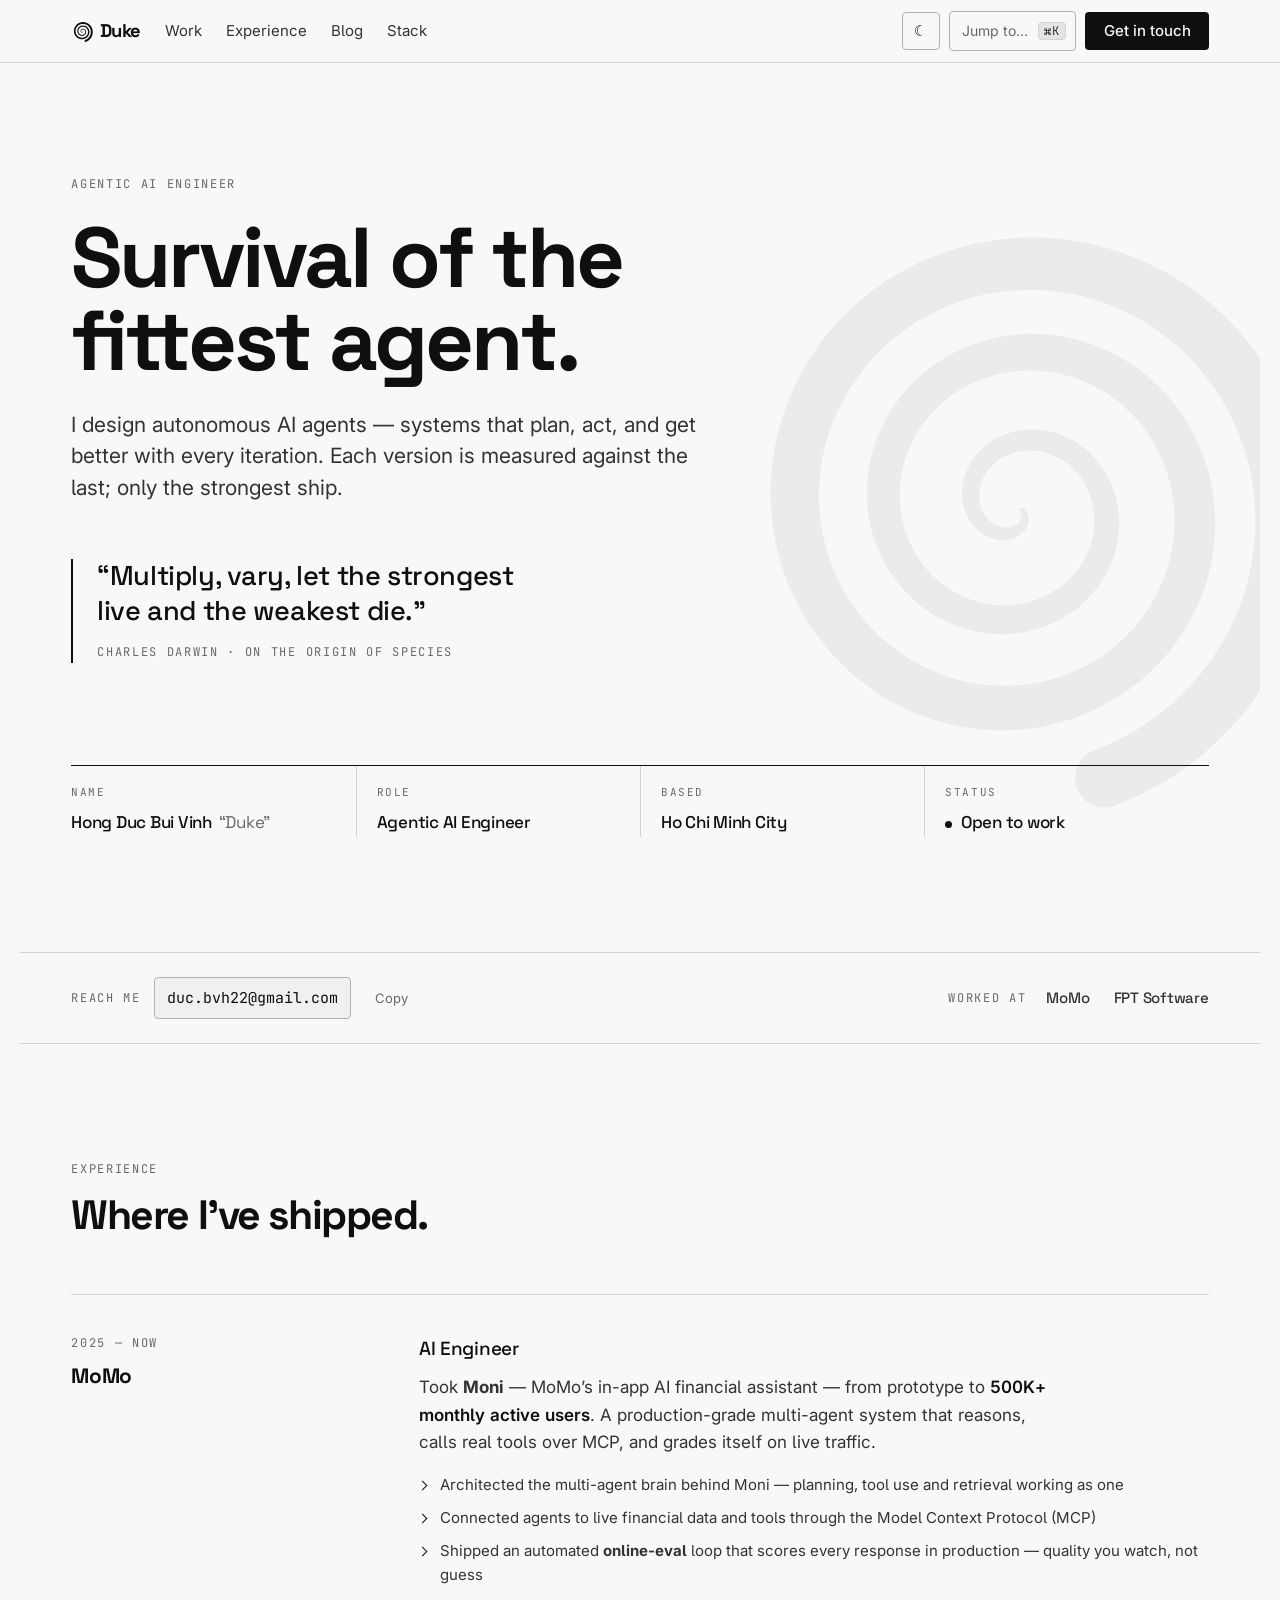
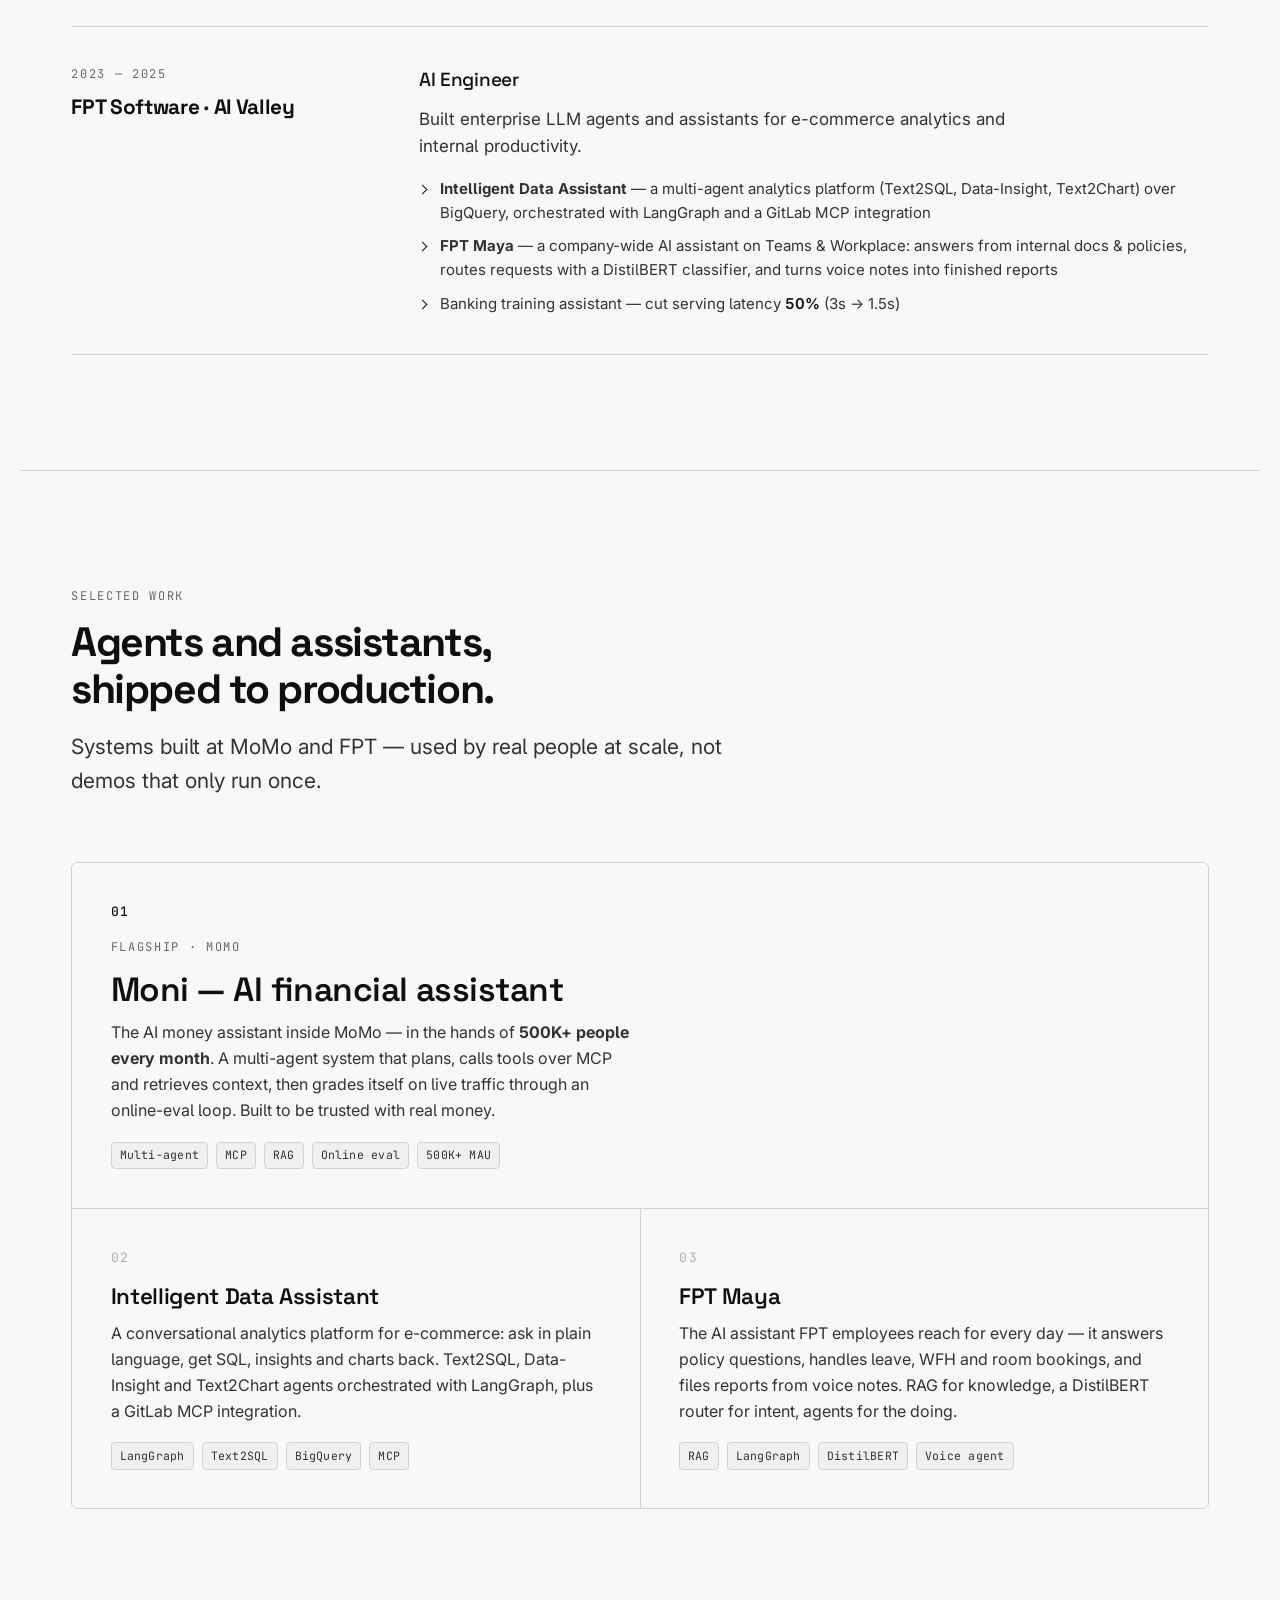
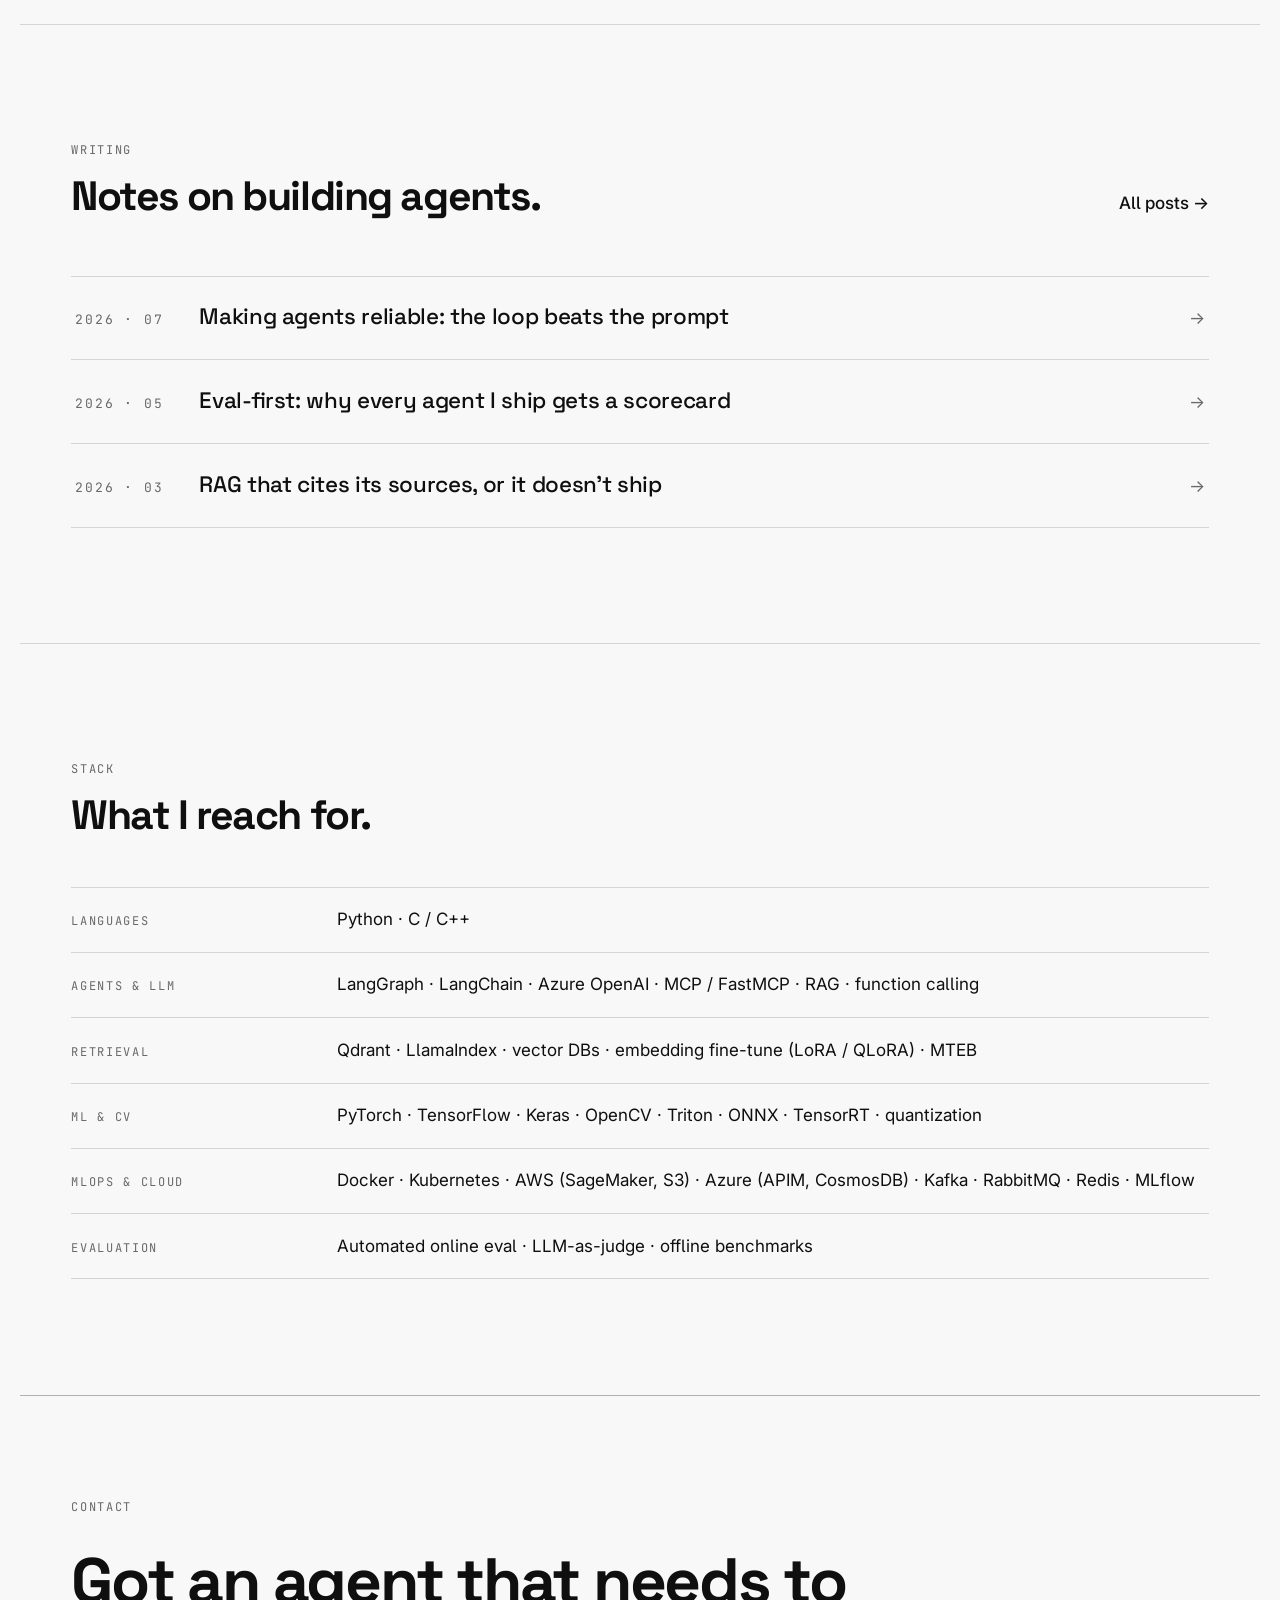
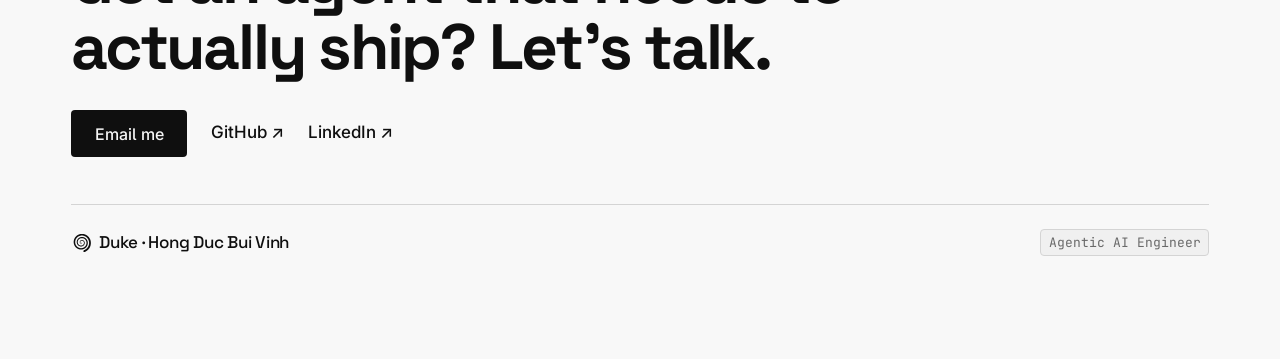
==== commit 8a71f307: "Real content from CV: MoMo (Moni), FPT (Data Assistant, Maya), real stack + links Co-Authored-By: Cl" ====
--- a/index.html
+++ b/index.html
@@ -87,7 +87,7 @@
         </div>
         <div class="index-cell">
           <dt>Based</dt>
-          <dd>Vietnam &middot; Remote</dd>
+          <dd>Ho Chi Minh City</dd>
         </div>
         <div class="index-cell">
           <dt>Status</dt>
@@ -100,20 +100,19 @@
     <section class="strip" aria-label="Availability and background">
       <div class="strip__install reveal" style="--i:0">
         <span class="strip__label">Reach me</span>
-        <code class="strip__cmd">b.vinhhongduc22@gmail.com</code>
+        <code class="strip__cmd">duc.bvh22@gmail.com</code>
         <button class="strip__copy" type="button" aria-label="Copy email address">Copy</button>
       </div>
       <div class="strip__trust reveal" style="--i:1">
-        <span class="strip__label">Previously at</span>
+        <span class="strip__label">Worked at</span>
         <ul class="trust">
+          <li>MoMo</li>
           <li>FPT Software</li>
-          <li>MoMo</li>
         </ul>
       </div>
     </section>
 
-    <!-- ─── Experience · hairline timeline · FPT Software + MoMo ─── -->
-    <!-- PLACEHOLDER: roles, dates and bullets below are invented — replace with your real history -->
+    <!-- ─── Experience · hairline timeline · MoMo · FPT (real) ─── -->
     <section class="exp" id="experience" aria-labelledby="exp-title">
       <header class="sec-head">
         <p class="eyebrow reveal" style="--i:0">Experience</p>
@@ -123,39 +122,40 @@
       <ol class="timeline">
         <li class="tl-item reveal" style="--i:0">
           <div class="tl-when">
-            <span class="tl-years">2023 &mdash; Now</span>
+            <span class="tl-years">2025 &mdash; Now</span>
             <span class="tl-place">MoMo</span>
           </div>
           <div class="tl-what">
-            <h3 class="tl-role">AI Engineer <span class="tl-role-note">/ placeholder title</span></h3>
+            <h3 class="tl-role">AI Engineer</h3>
             <p class="tl-body">
-              Built LLM-powered assistant features and agentic workflows for a
-              super-app serving millions of users &mdash; retrieval, tool orchestration,
-              and evaluation harnesses.
+              Took <strong>Moni</strong> &mdash; MoMo&rsquo;s in-app AI financial assistant &mdash;
+              from prototype to <span class="tl-metric">500K+ monthly active users</span>. A
+              production-grade multi-agent system that reasons, calls real tools over MCP,
+              and grades itself on live traffic.
             </p>
             <ul class="tl-list">
-              <li>Shipped an in-app assistant with tool use over internal APIs</li>
-              <li>Stood up a RAG pipeline + eval loop for answer quality</li>
-              <li>Cut manual support triage time <span class="tl-metric">by ~40%</span> <span class="tl-metric-note">(metric to confirm)</span></li>
+              <li>Architected the multi-agent brain behind Moni &mdash; planning, tool use and retrieval working as one</li>
+              <li>Connected agents to live financial data and tools through the Model Context Protocol (MCP)</li>
+              <li>Shipped an automated <strong>online-eval</strong> loop that scores every response in production &mdash; quality you watch, not guess</li>
             </ul>
           </div>
         </li>
 
         <li class="tl-item reveal" style="--i:1">
           <div class="tl-when">
-            <span class="tl-years">2021 &mdash; 2023</span>
-            <span class="tl-place">FPT Software</span>
+            <span class="tl-years">2023 &mdash; 2025</span>
+            <span class="tl-place">FPT Software &middot; AI Valley</span>
           </div>
           <div class="tl-what">
-            <h3 class="tl-role">Software / ML Engineer <span class="tl-role-note">/ placeholder title</span></h3>
+            <h3 class="tl-role">AI Engineer</h3>
             <p class="tl-body">
-              Delivered ML and backend systems for enterprise clients &mdash; data
-              pipelines, model serving, and the services around them.
+              Built enterprise LLM agents and assistants for e-commerce analytics and
+              internal productivity.
             </p>
             <ul class="tl-list">
-              <li>Built and deployed ML services behind production APIs</li>
-              <li>Owned data pipelines from ingestion to feature store</li>
-              <li>Collaborated across time zones with global client teams</li>
+              <li><strong>Intelligent Data Assistant</strong> &mdash; a multi-agent analytics platform (Text2SQL, Data-Insight, Text2Chart) over BigQuery, orchestrated with LangGraph and a GitLab MCP integration</li>
+              <li><strong>FPT Maya</strong> &mdash; a company-wide AI assistant on Teams &amp; Workplace: answers from internal docs &amp; policies, routes requests with a DistilBERT classifier, and turns voice notes into finished reports</li>
+              <li>Banking training assistant &mdash; cut serving latency <span class="tl-metric">50%</span> (3s &rarr; 1.5s)</li>
             </ul>
           </div>
         </li>
@@ -163,14 +163,14 @@
     </section>
 
     <!-- ─── Selected work · asymmetric grid — one wide flagship + two compact ─── -->
-    <!-- PLACEHOLDER: all three projects are invented — replace names, descriptions, links, metrics -->
+    <!-- Real projects: Moni (MoMo) · Intelligent Data Assistant & FPT Maya (FPT). Internal products — no public links. -->
     <section class="work" id="work" aria-labelledby="work-title">
       <header class="sec-head">
         <p class="eyebrow reveal" style="--i:0">Selected work</p>
-        <h2 class="sec-title reveal" id="work-title" style="--i:1">Agents, assistants, and the plumbing behind them.</h2>
+        <h2 class="sec-title reveal" id="work-title" style="--i:1">Agents and assistants, shipped to production.</h2>
         <p class="sec-lede reveal" style="--i:2">
-          A few things I&rsquo;ve built. Each one is a real system with a job to do &mdash;
-          not a notebook that only runs once.
+          Systems built at MoMo and FPT &mdash; used by real people at scale, not demos
+          that only run once.
         </p>
       </header>
 
@@ -178,43 +178,40 @@
         <article class="proj proj--wide reveal" style="--i:0">
           <span class="proj__num" aria-hidden="true">01</span>
           <div class="proj__text">
-            <p class="proj__kicker">Flagship &middot; agent platform</p>
-            <h3 class="proj__title">Autonomous task agent</h3>
+            <p class="proj__kicker">Flagship &middot; MoMo</p>
+            <h3 class="proj__title">Moni &mdash; AI financial assistant</h3>
             <p class="proj__body">
-              A planning-and-tool-use agent that turns a plain-language task into a
-              sequence of tool calls, checks its own output, and reports back with a
-              full run trace. Built for reliability: retries, guardrails, and eval
-              gates before anything ships.
+              The AI money assistant inside MoMo &mdash; in the hands of <strong>500K+ people
+              every month</strong>. A multi-agent system that plans, calls tools over MCP and
+              retrieves context, then grades itself on live traffic through an online-eval
+              loop. Built to be trusted with real money.
             </p>
             <ul class="proj__tags">
-              <li>LangGraph</li><li>Tool use</li><li>RAG</li><li>Evals</li>
+              <li>Multi-agent</li><li>MCP</li><li>RAG</li><li>Online eval</li><li>500K+ MAU</li>
             </ul>
-            <a class="link-arrow proj__link" href="#" aria-label="Read the case study (placeholder)">Case study <span aria-hidden="true">&#8594;</span></a>
           </div>
         </article>
 
         <article class="proj proj--point reveal" style="--i:1">
           <span class="proj__num" aria-hidden="true">02</span>
-          <h3 class="proj__title">Docs assistant with citations</h3>
+          <h3 class="proj__title">Intelligent Data Assistant</h3>
           <p class="proj__body">
-            A retrieval assistant that answers from a private knowledge base and
-            cites every claim back to the source chunk &mdash; auditable, not just
-            plausible.
+            A conversational analytics platform for e-commerce: ask in plain language,
+            get SQL, insights and charts back. Text2SQL, Data-Insight and Text2Chart
+            agents orchestrated with LangGraph, plus a GitLab MCP integration.
           </p>
-          <ul class="proj__tags"><li>pgvector</li><li>Reranking</li><li>Citations</li></ul>
-          <a class="link-arrow proj__link" href="#" aria-label="View project (placeholder)">View <span aria-hidden="true">&#8594;</span></a>
+          <ul class="proj__tags"><li>LangGraph</li><li>Text2SQL</li><li>BigQuery</li><li>MCP</li></ul>
         </article>
 
         <article class="proj proj--point reveal" style="--i:2">
           <span class="proj__num" aria-hidden="true">03</span>
-          <h3 class="proj__title">Eval harness for agents</h3>
+          <h3 class="proj__title">FPT Maya</h3>
           <p class="proj__body">
-            A test suite that scores agent runs on task success, tool accuracy and
-            cost &mdash; turning &ldquo;it felt better&rdquo; into a number you can
-            regress against on every change.
+            The AI assistant FPT employees reach for every day &mdash; it answers policy
+            questions, handles leave, WFH and room bookings, and files reports from voice
+            notes. RAG for knowledge, a DistilBERT router for intent, agents for the doing.
           </p>
-          <ul class="proj__tags"><li>Python</li><li>LLM-as-judge</li><li>CI</li></ul>
-          <a class="link-arrow proj__link" href="#" aria-label="View project (placeholder)">View <span aria-hidden="true">&#8594;</span></a>
+          <ul class="proj__tags"><li>RAG</li><li>LangGraph</li><li>DistilBERT</li><li>Voice agent</li></ul>
         </article>
       </div>
     </section>
@@ -256,7 +253,7 @@
     </section>
 
     <!-- ─── Stack · tabular spec sheet ─── -->
-    <!-- PLACEHOLDER: trim / edit the stack to match what you actually use -->
+    <!-- Stack · real, from CV -->
     <section class="stack" id="stack" aria-labelledby="stack-title">
       <header class="sec-head">
         <p class="eyebrow reveal" style="--i:0">Stack</p>
@@ -264,11 +261,12 @@
       </header>
 
       <dl class="specsheet">
-        <div class="spec-row reveal" style="--i:0"><dt class="spec-key">Languages</dt><dd class="spec-val">Python · TypeScript · Go</dd></div>
-        <div class="spec-row reveal" style="--i:1"><dt class="spec-key">Agents &amp; LLM</dt><dd class="spec-val">LangGraph · LangChain · OpenAI &amp; Anthropic APIs · function calling · MCP</dd></div>
-        <div class="spec-row reveal" style="--i:2"><dt class="spec-key">Retrieval</dt><dd class="spec-val">RAG · pgvector · Pinecone · rerankers · hybrid search</dd></div>
-        <div class="spec-row reveal" style="--i:3"><dt class="spec-key">ML</dt><dd class="spec-val">PyTorch · Hugging Face · fine-tuning · evaluation</dd></div>
-        <div class="spec-row reveal" style="--i:4"><dt class="spec-key">Infra</dt><dd class="spec-val">FastAPI · Docker · AWS · GCP · Postgres · Redis</dd></div>
+        <div class="spec-row reveal" style="--i:0"><dt class="spec-key">Languages</dt><dd class="spec-val">Python · C / C++</dd></div>
+        <div class="spec-row reveal" style="--i:1"><dt class="spec-key">Agents &amp; LLM</dt><dd class="spec-val">LangGraph · LangChain · Azure OpenAI · MCP / FastMCP · RAG · function calling</dd></div>
+        <div class="spec-row reveal" style="--i:2"><dt class="spec-key">Retrieval</dt><dd class="spec-val">Qdrant · LlamaIndex · vector DBs · embedding fine-tune (LoRA / QLoRA) · MTEB</dd></div>
+        <div class="spec-row reveal" style="--i:3"><dt class="spec-key">ML &amp; CV</dt><dd class="spec-val">PyTorch · TensorFlow · Keras · OpenCV · Triton · ONNX · TensorRT · quantization</dd></div>
+        <div class="spec-row reveal" style="--i:4"><dt class="spec-key">MLOps &amp; Cloud</dt><dd class="spec-val">Docker · Kubernetes · AWS (SageMaker, S3) · Azure (APIM, CosmosDB) · Kafka · RabbitMQ · Redis · MLflow</dd></div>
+        <div class="spec-row reveal" style="--i:5"><dt class="spec-key">Evaluation</dt><dd class="spec-val">Automated online eval · LLM-as-judge · offline benchmarks</dd></div>
       </dl>
     </section>
 
@@ -279,9 +277,9 @@
     <p class="eyebrow reveal" style="--i:0">Contact</p>
     <p class="foot-stmt__line reveal" style="--i:1">Got an agent that needs to actually ship? Let&rsquo;s talk.</p>
     <div class="foot-stmt__cta reveal" style="--i:2">
-      <a class="btn btn--solid btn--lg" href="mailto:b.vinhhongduc22@gmail.com">Email me</a>
+      <a class="btn btn--solid btn--lg" href="mailto:duc.bvh22@gmail.com">Email me</a>
       <!-- PLACEHOLDER: replace # with your real GitHub / LinkedIn URLs -->
-      <a class="link-arrow" href="#" aria-label="GitHub (placeholder)">GitHub <span aria-hidden="true">&#8599;</span></a>
+      <a class="link-arrow" href="https://github.com/ducbvh" target="_blank" rel="noopener">GitHub <span aria-hidden="true">&#8599;</span></a>
       <a class="link-arrow" href="https://www.linkedin.com/in/duchong/" target="_blank" rel="noopener">LinkedIn <span aria-hidden="true">&#8599;</span></a>
     </div>
     <div class="foot-stmt__meta reveal" style="--i:3">
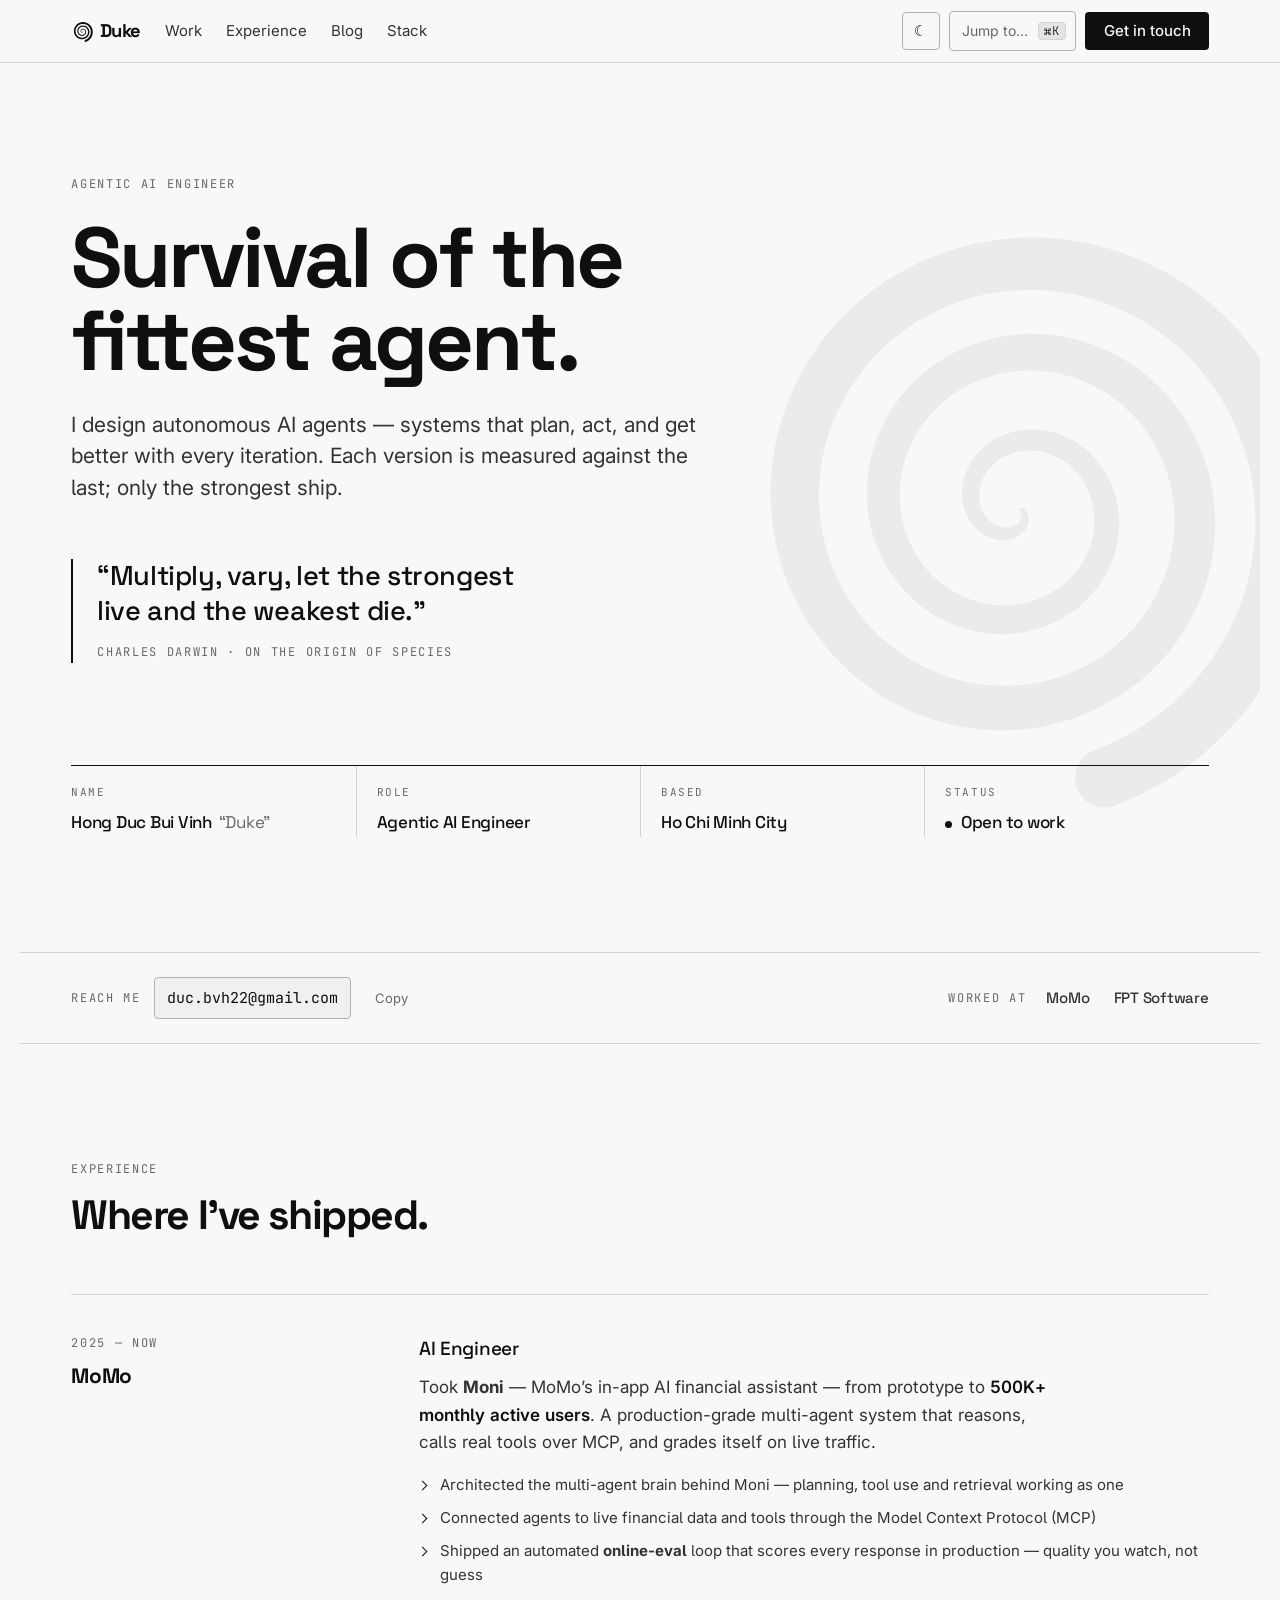
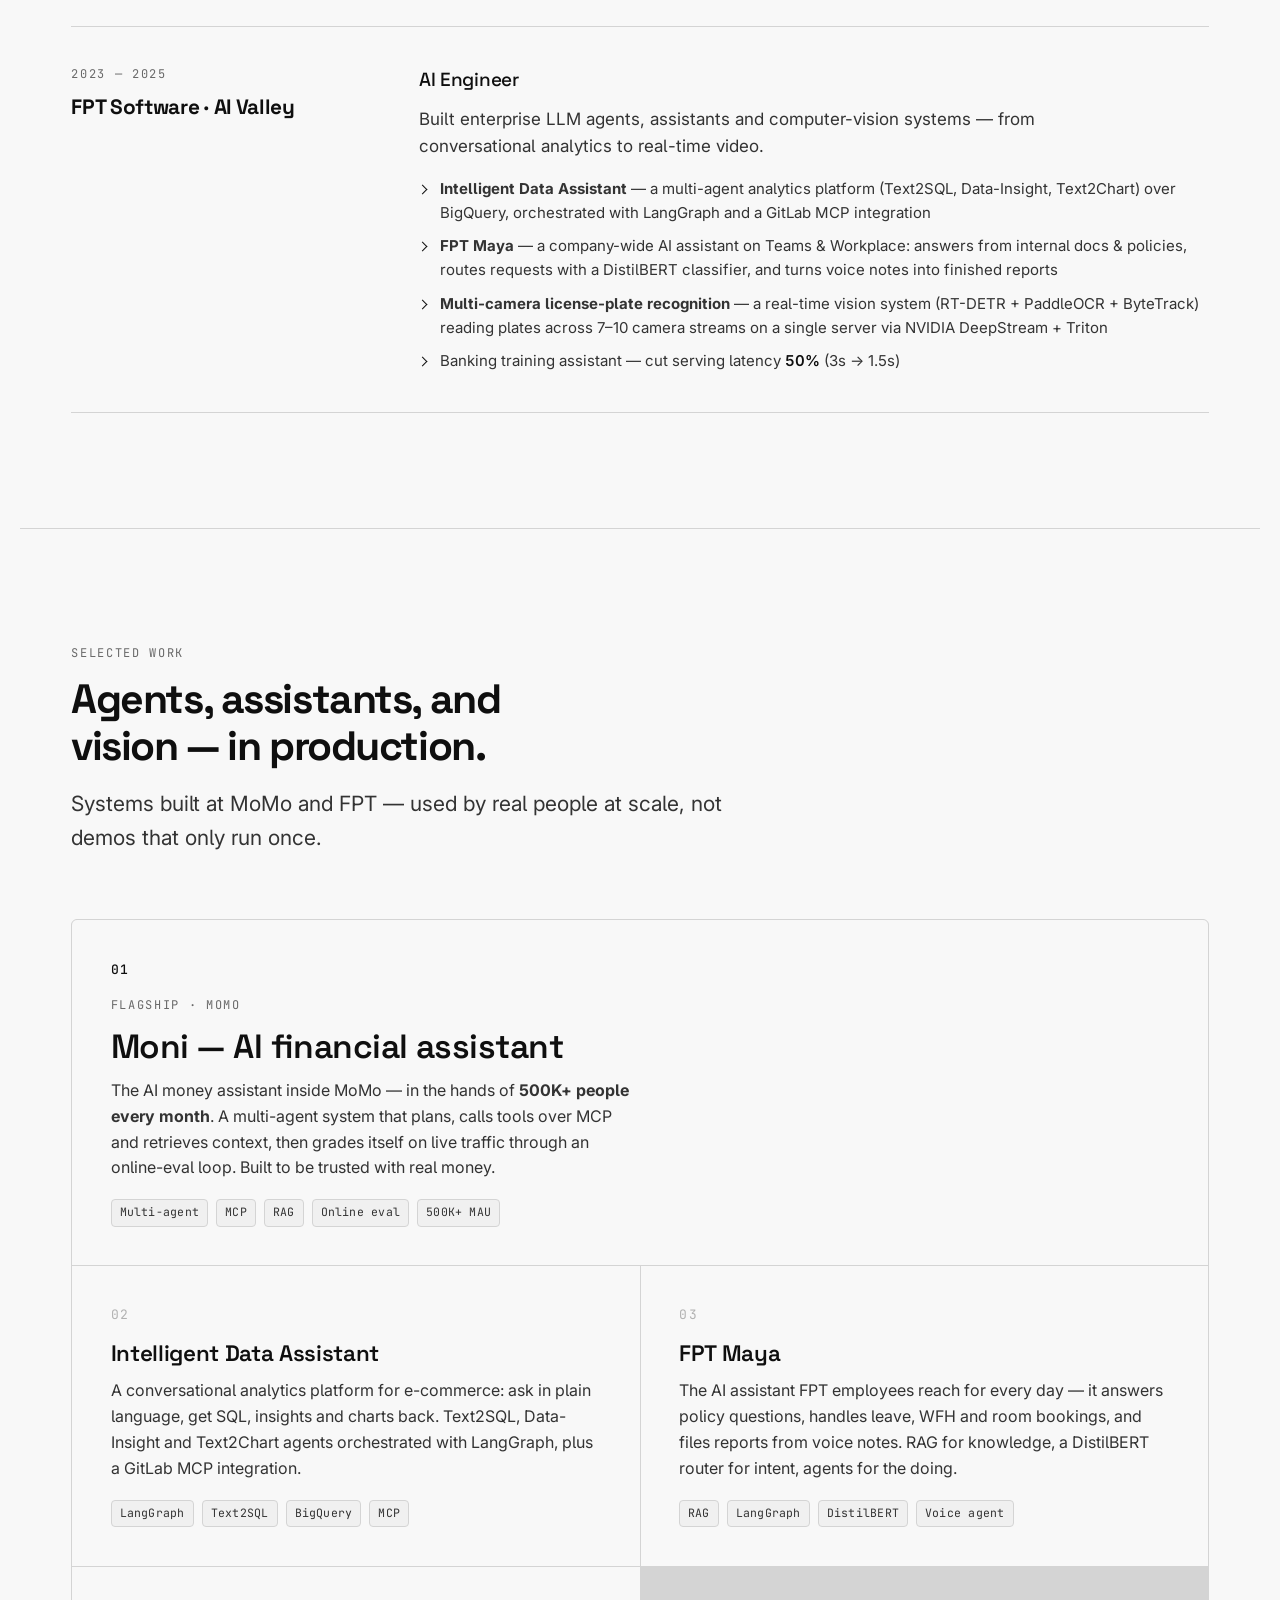
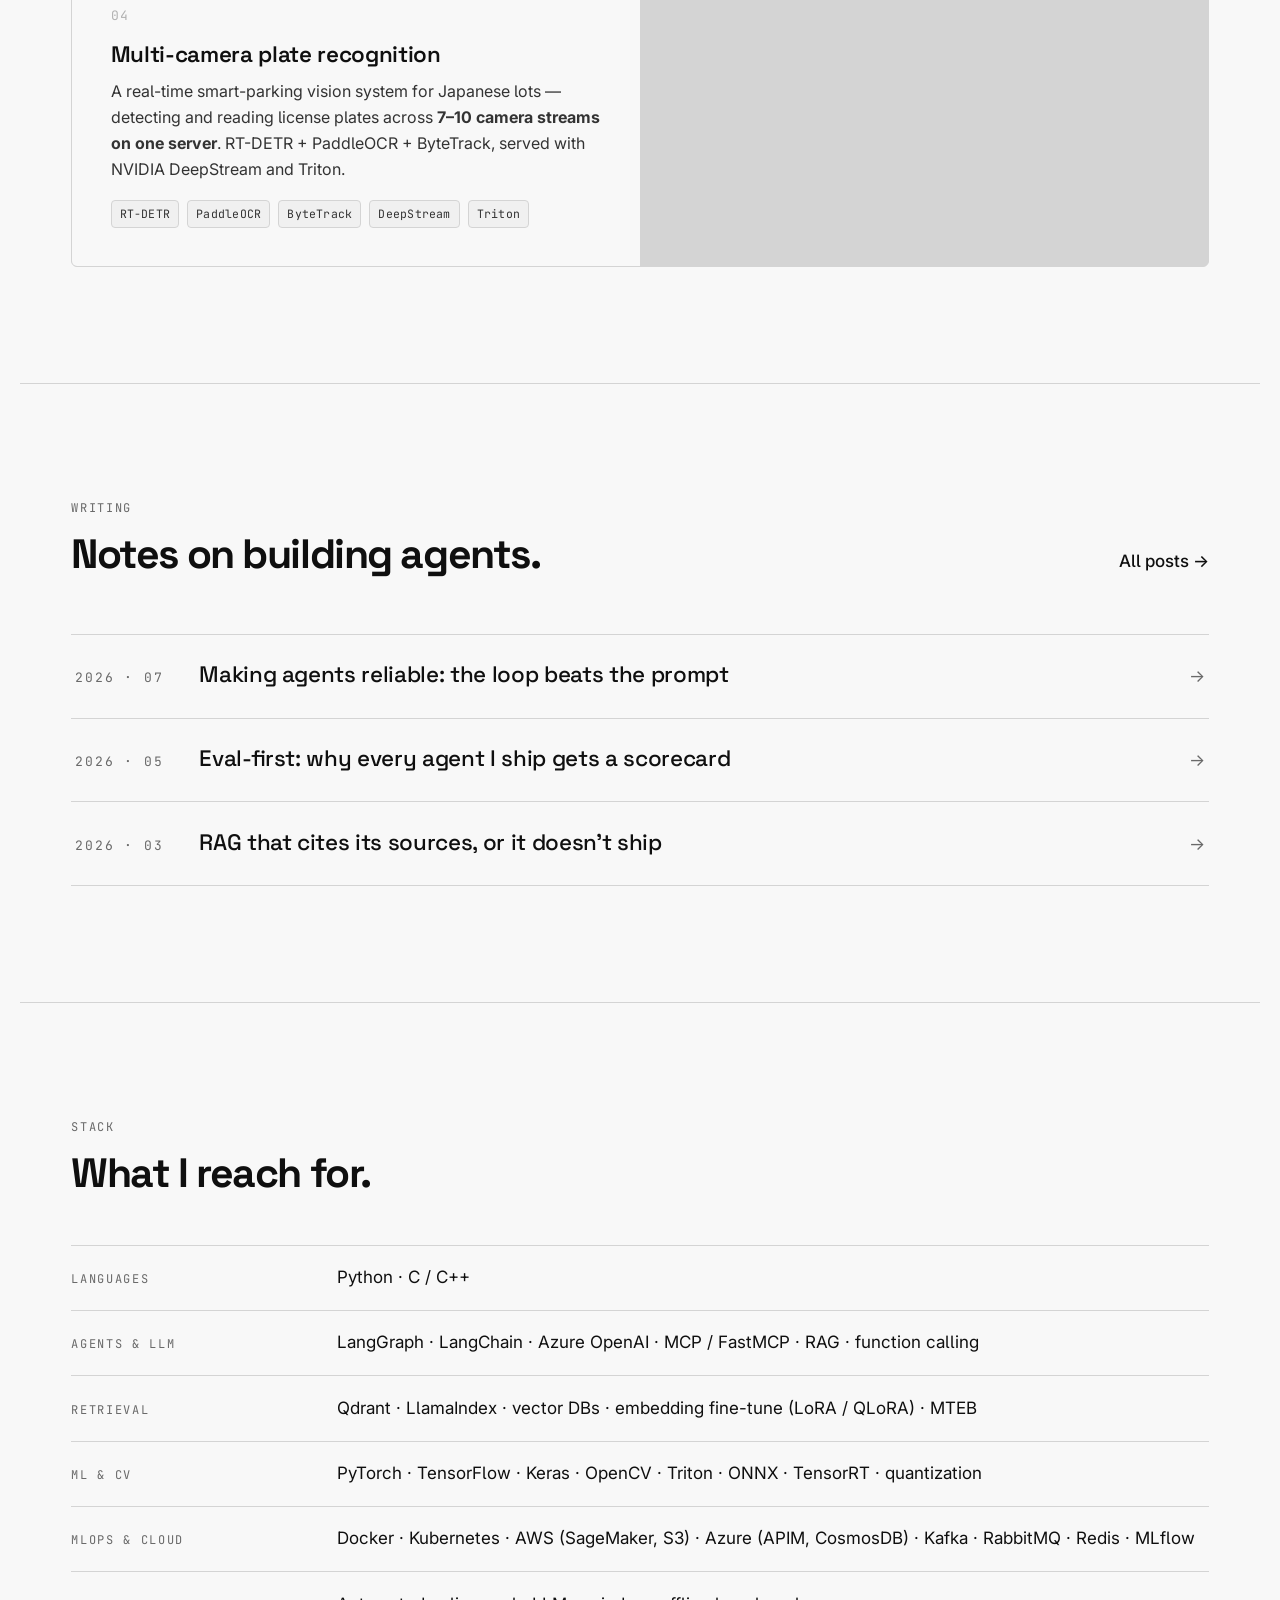
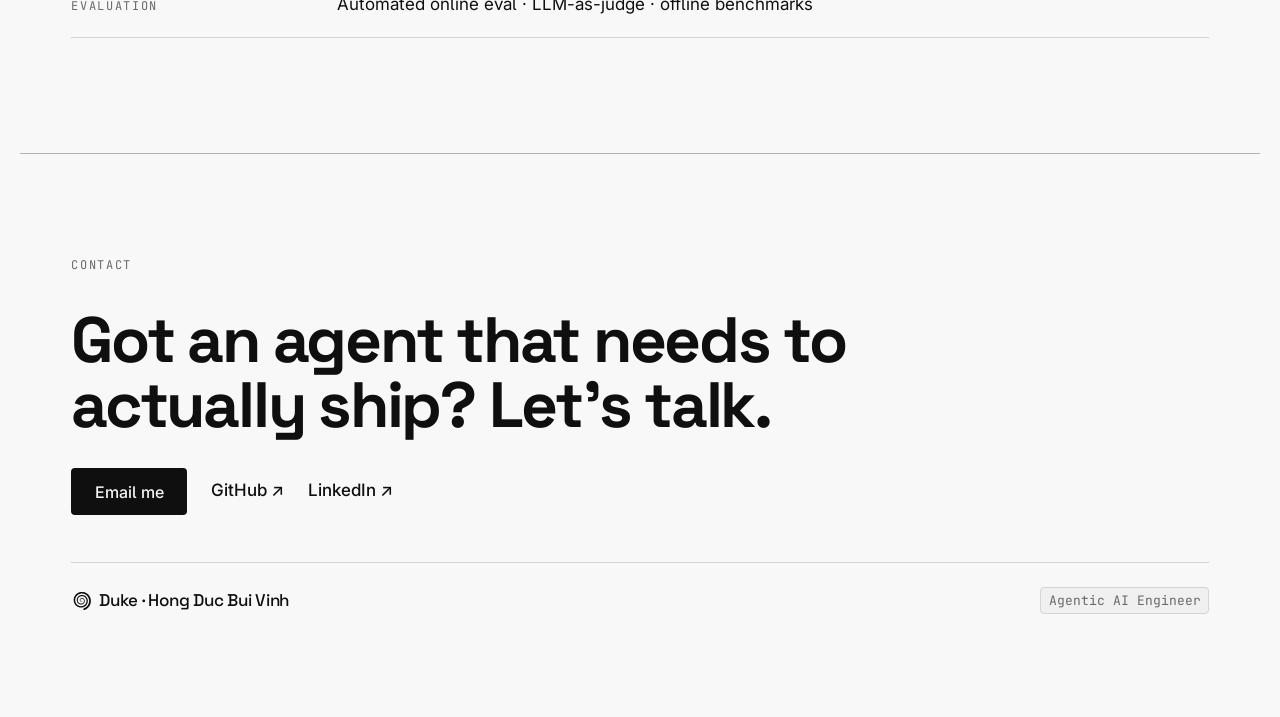
==== commit beb4284d: "Add computer-vision project (Japanese multi-camera license-plate recognition) Co-Authored-By: Claude" ====
--- a/index.html
+++ b/index.html
@@ -149,12 +149,13 @@
           <div class="tl-what">
             <h3 class="tl-role">AI Engineer</h3>
             <p class="tl-body">
-              Built enterprise LLM agents and assistants for e-commerce analytics and
-              internal productivity.
+              Built enterprise LLM agents, assistants and computer-vision systems &mdash;
+              from conversational analytics to real-time video.
             </p>
             <ul class="tl-list">
               <li><strong>Intelligent Data Assistant</strong> &mdash; a multi-agent analytics platform (Text2SQL, Data-Insight, Text2Chart) over BigQuery, orchestrated with LangGraph and a GitLab MCP integration</li>
               <li><strong>FPT Maya</strong> &mdash; a company-wide AI assistant on Teams &amp; Workplace: answers from internal docs &amp; policies, routes requests with a DistilBERT classifier, and turns voice notes into finished reports</li>
+              <li><strong>Multi-camera license-plate recognition</strong> &mdash; a real-time vision system (RT-DETR + PaddleOCR + ByteTrack) reading plates across 7&ndash;10 camera streams on a single server via NVIDIA DeepStream + Triton</li>
               <li>Banking training assistant &mdash; cut serving latency <span class="tl-metric">50%</span> (3s &rarr; 1.5s)</li>
             </ul>
           </div>
@@ -167,7 +168,7 @@
     <section class="work" id="work" aria-labelledby="work-title">
       <header class="sec-head">
         <p class="eyebrow reveal" style="--i:0">Selected work</p>
-        <h2 class="sec-title reveal" id="work-title" style="--i:1">Agents and assistants, shipped to production.</h2>
+        <h2 class="sec-title reveal" id="work-title" style="--i:1">Agents, assistants, and vision &mdash; in production.</h2>
         <p class="sec-lede reveal" style="--i:2">
           Systems built at MoMo and FPT &mdash; used by real people at scale, not demos
           that only run once.
@@ -213,6 +214,17 @@
           </p>
           <ul class="proj__tags"><li>RAG</li><li>LangGraph</li><li>DistilBERT</li><li>Voice agent</li></ul>
         </article>
+
+        <article class="proj proj--point reveal" style="--i:3">
+          <span class="proj__num" aria-hidden="true">04</span>
+          <h3 class="proj__title">Multi-camera plate recognition</h3>
+          <p class="proj__body">
+            A real-time smart-parking vision system for Japanese lots &mdash; detecting and
+            reading license plates across <strong>7&ndash;10 camera streams on one server</strong>.
+            RT-DETR + PaddleOCR + ByteTrack, served with NVIDIA DeepStream and Triton.
+          </p>
+          <ul class="proj__tags"><li>RT-DETR</li><li>PaddleOCR</li><li>ByteTrack</li><li>DeepStream</li><li>Triton</li></ul>
+        </article>
       </div>
     </section>
 
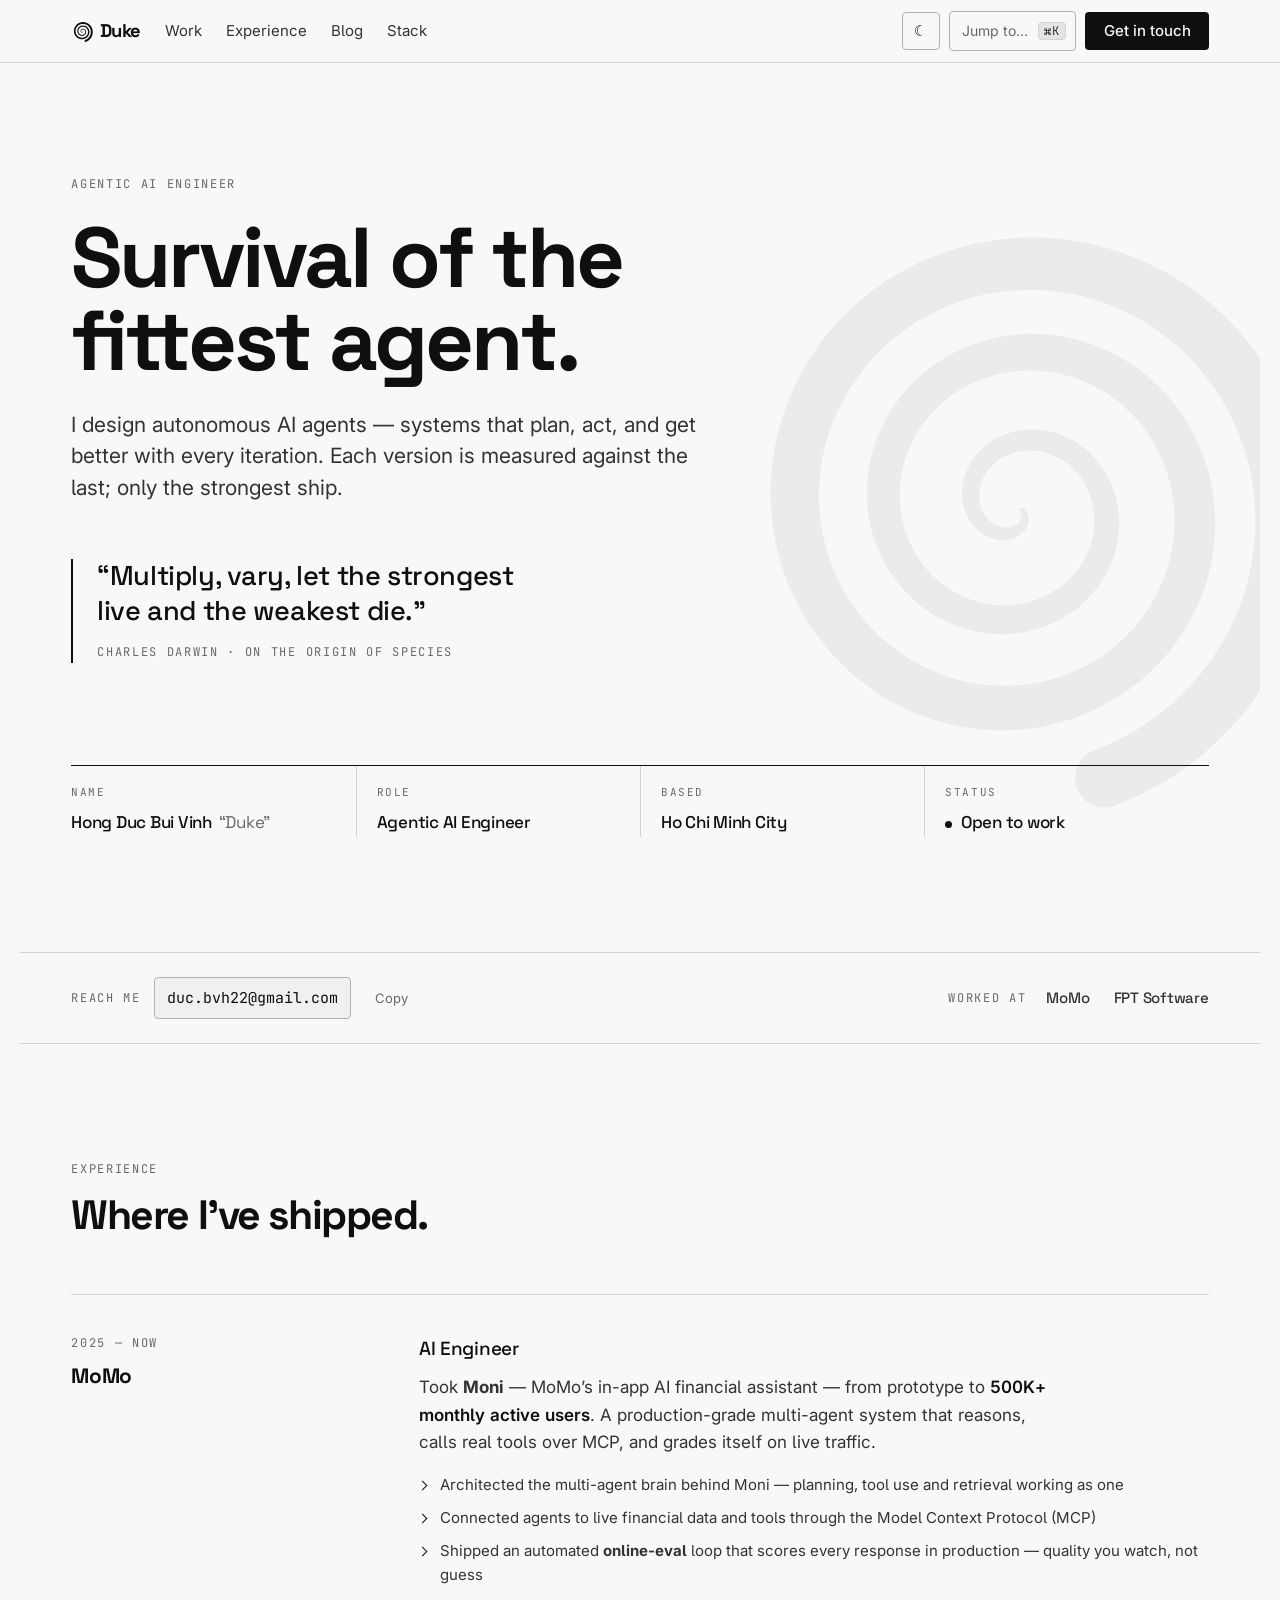
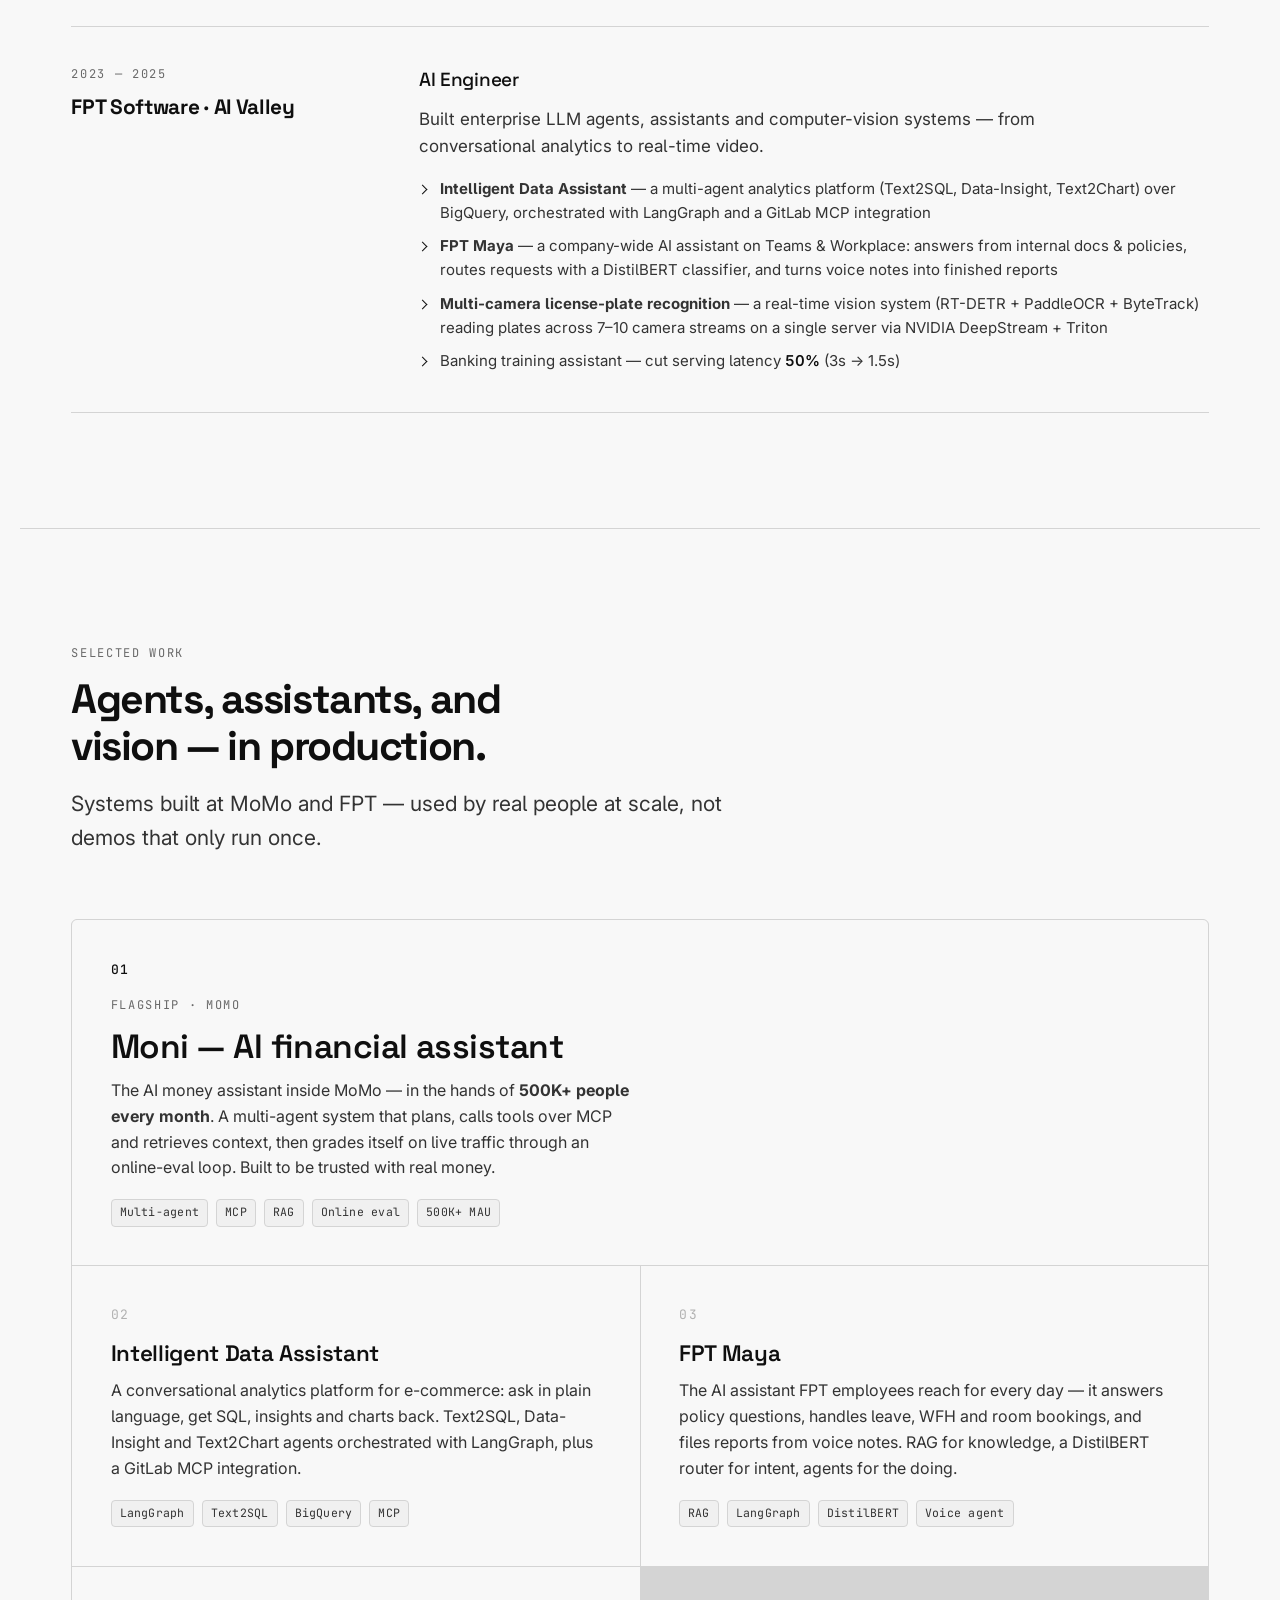
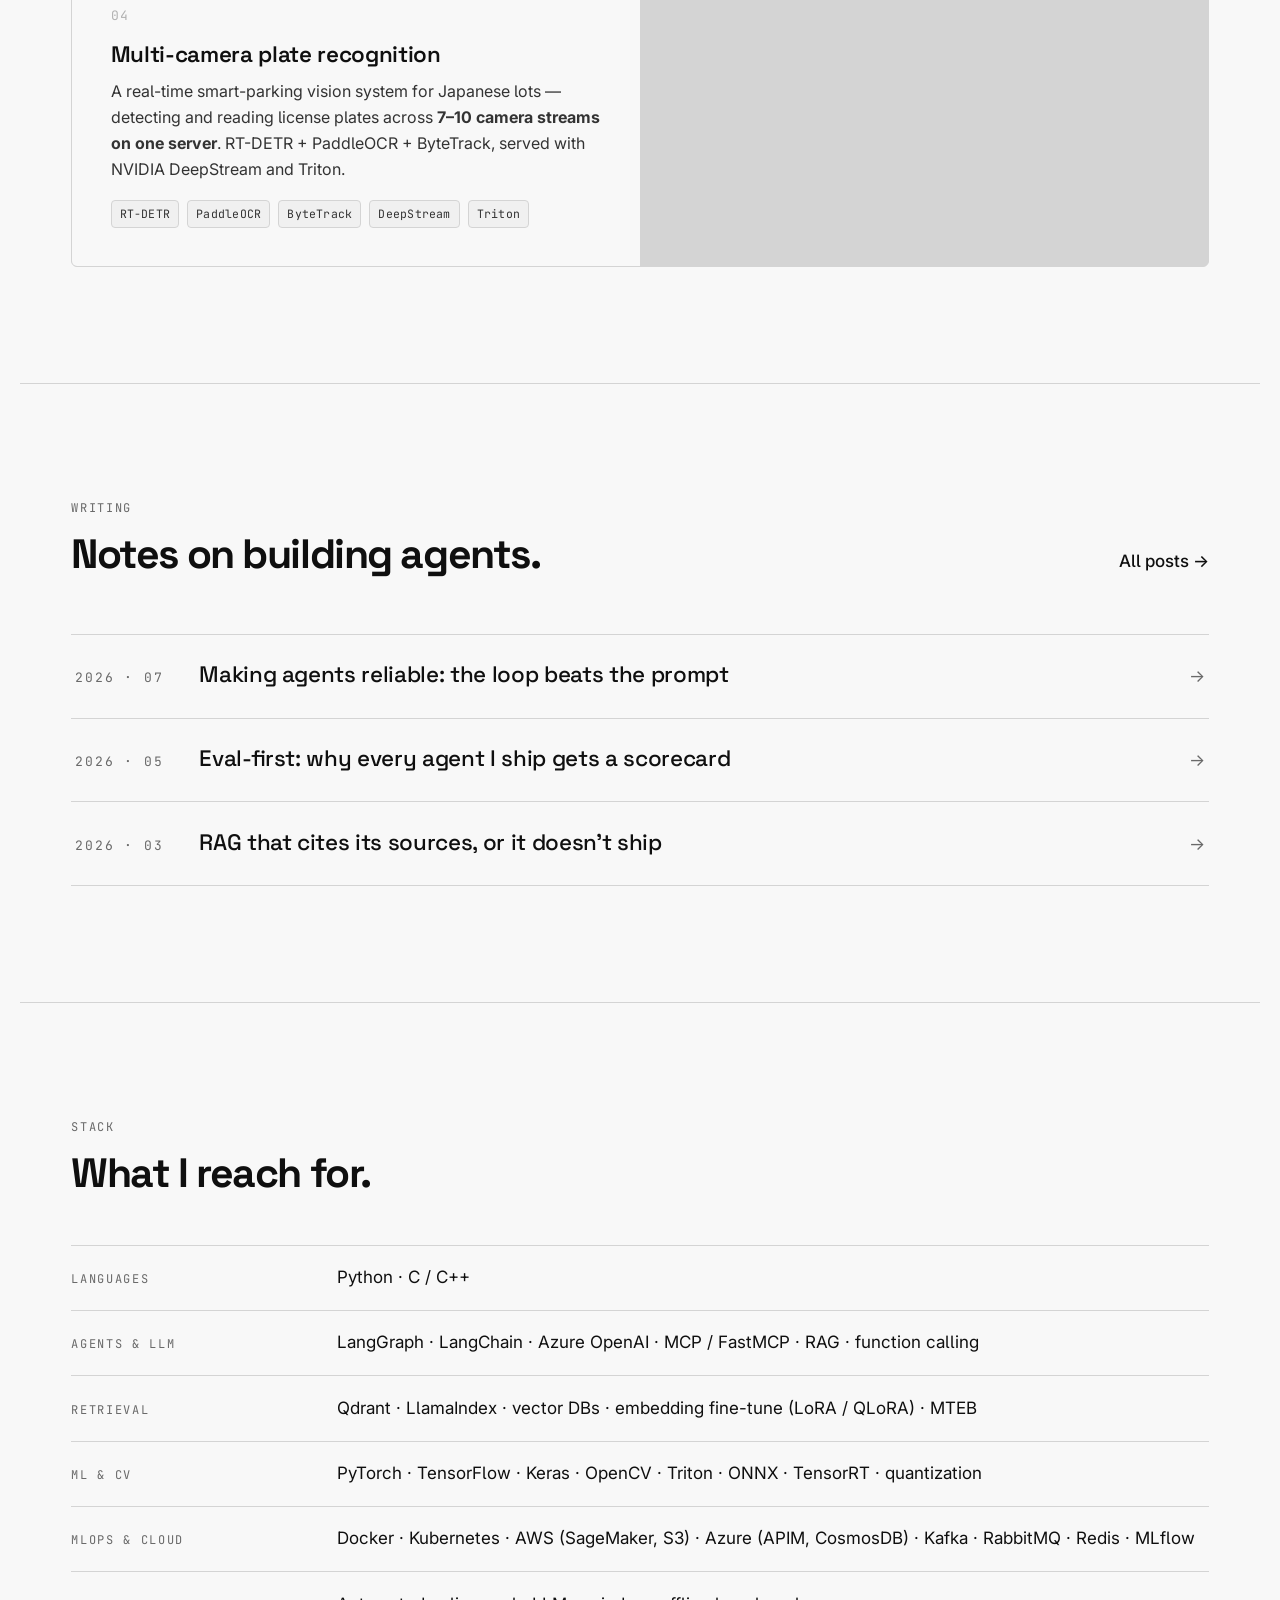
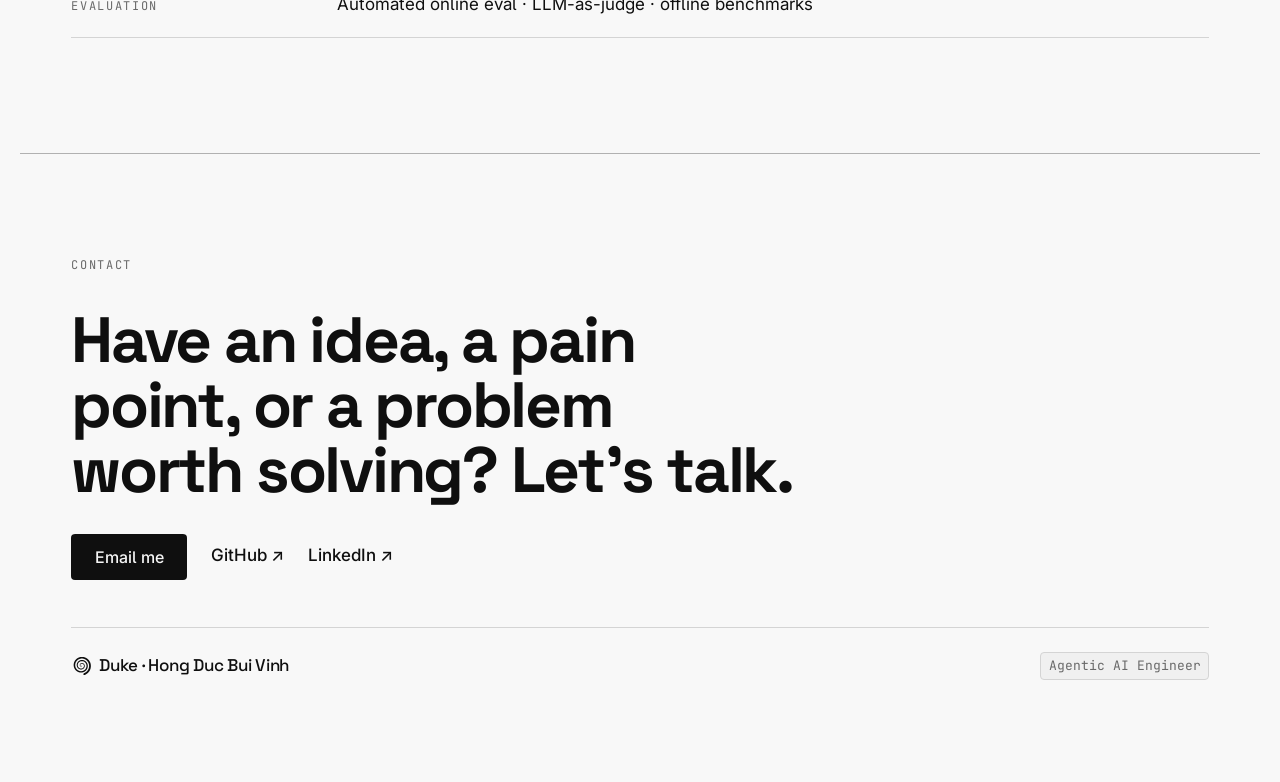
==== commit 74499813: "Reword contact CTA to invite ideas / problems to solve Co-Authored-By: Claude Opus 4.8 <noreply@anth" ====
--- a/index.html
+++ b/index.html
@@ -287,7 +287,7 @@
   <!-- ─── Contact / Footer · Ft5 Statement ─── -->
   <footer class="foot-stmt" id="contact">
     <p class="eyebrow reveal" style="--i:0">Contact</p>
-    <p class="foot-stmt__line reveal" style="--i:1">Got an agent that needs to actually ship? Let&rsquo;s talk.</p>
+    <p class="foot-stmt__line reveal" style="--i:1">Have an idea, a pain point, or a problem worth solving? Let&rsquo;s talk.</p>
     <div class="foot-stmt__cta reveal" style="--i:2">
       <a class="btn btn--solid btn--lg" href="mailto:duc.bvh22@gmail.com">Email me</a>
       <!-- PLACEHOLDER: replace # with your real GitHub / LinkedIn URLs -->
